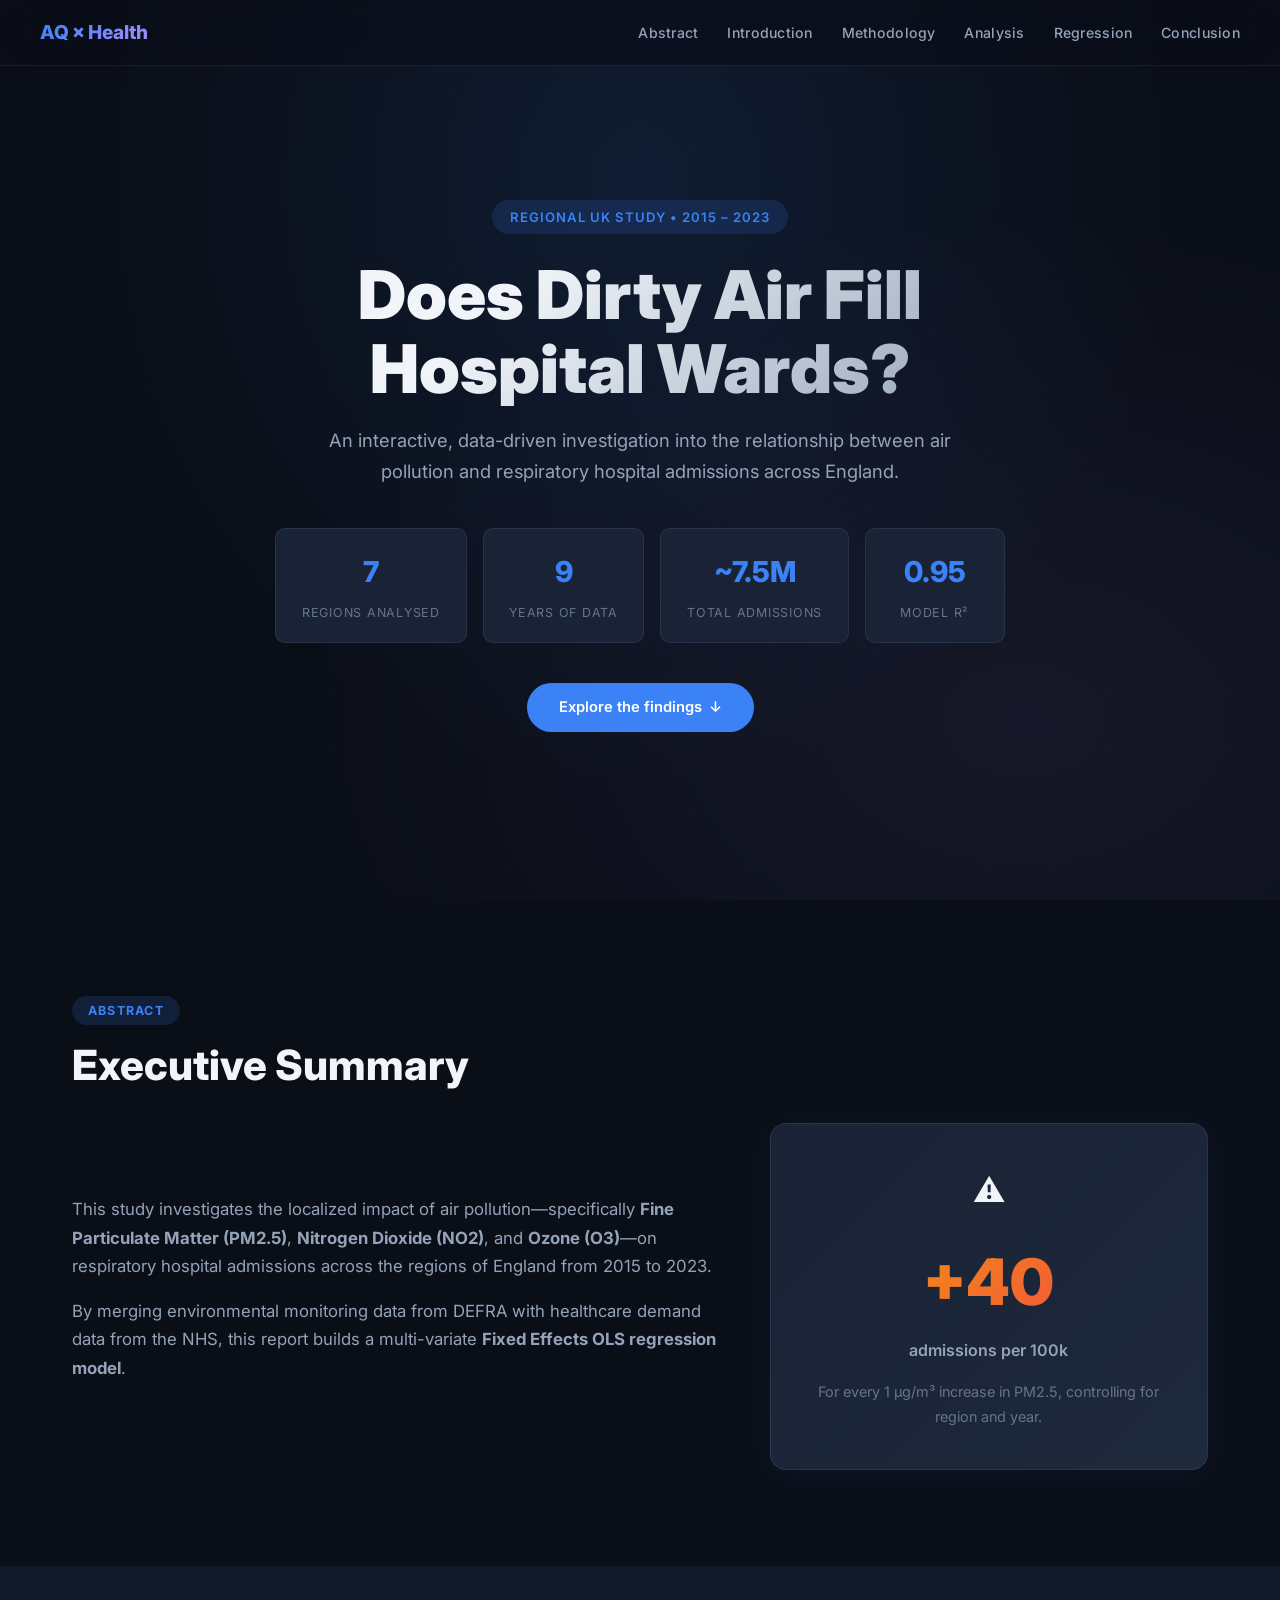
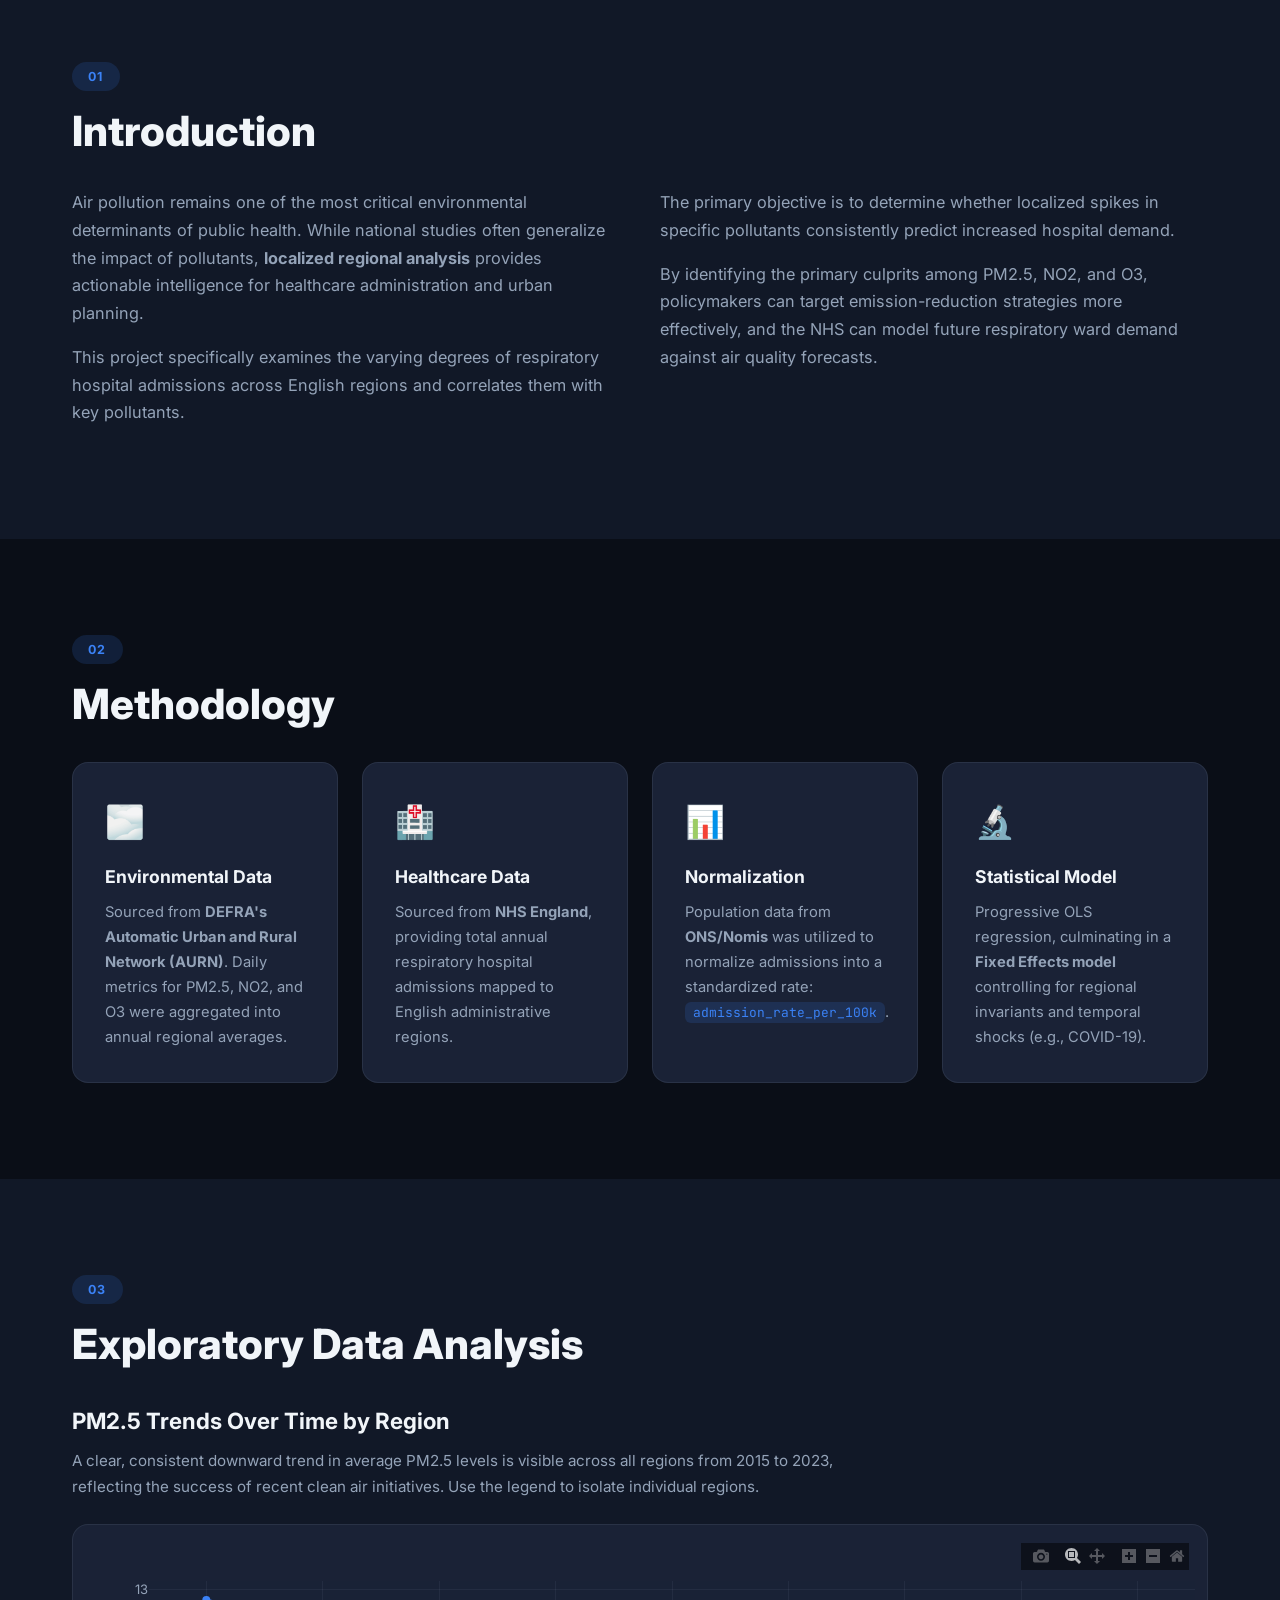
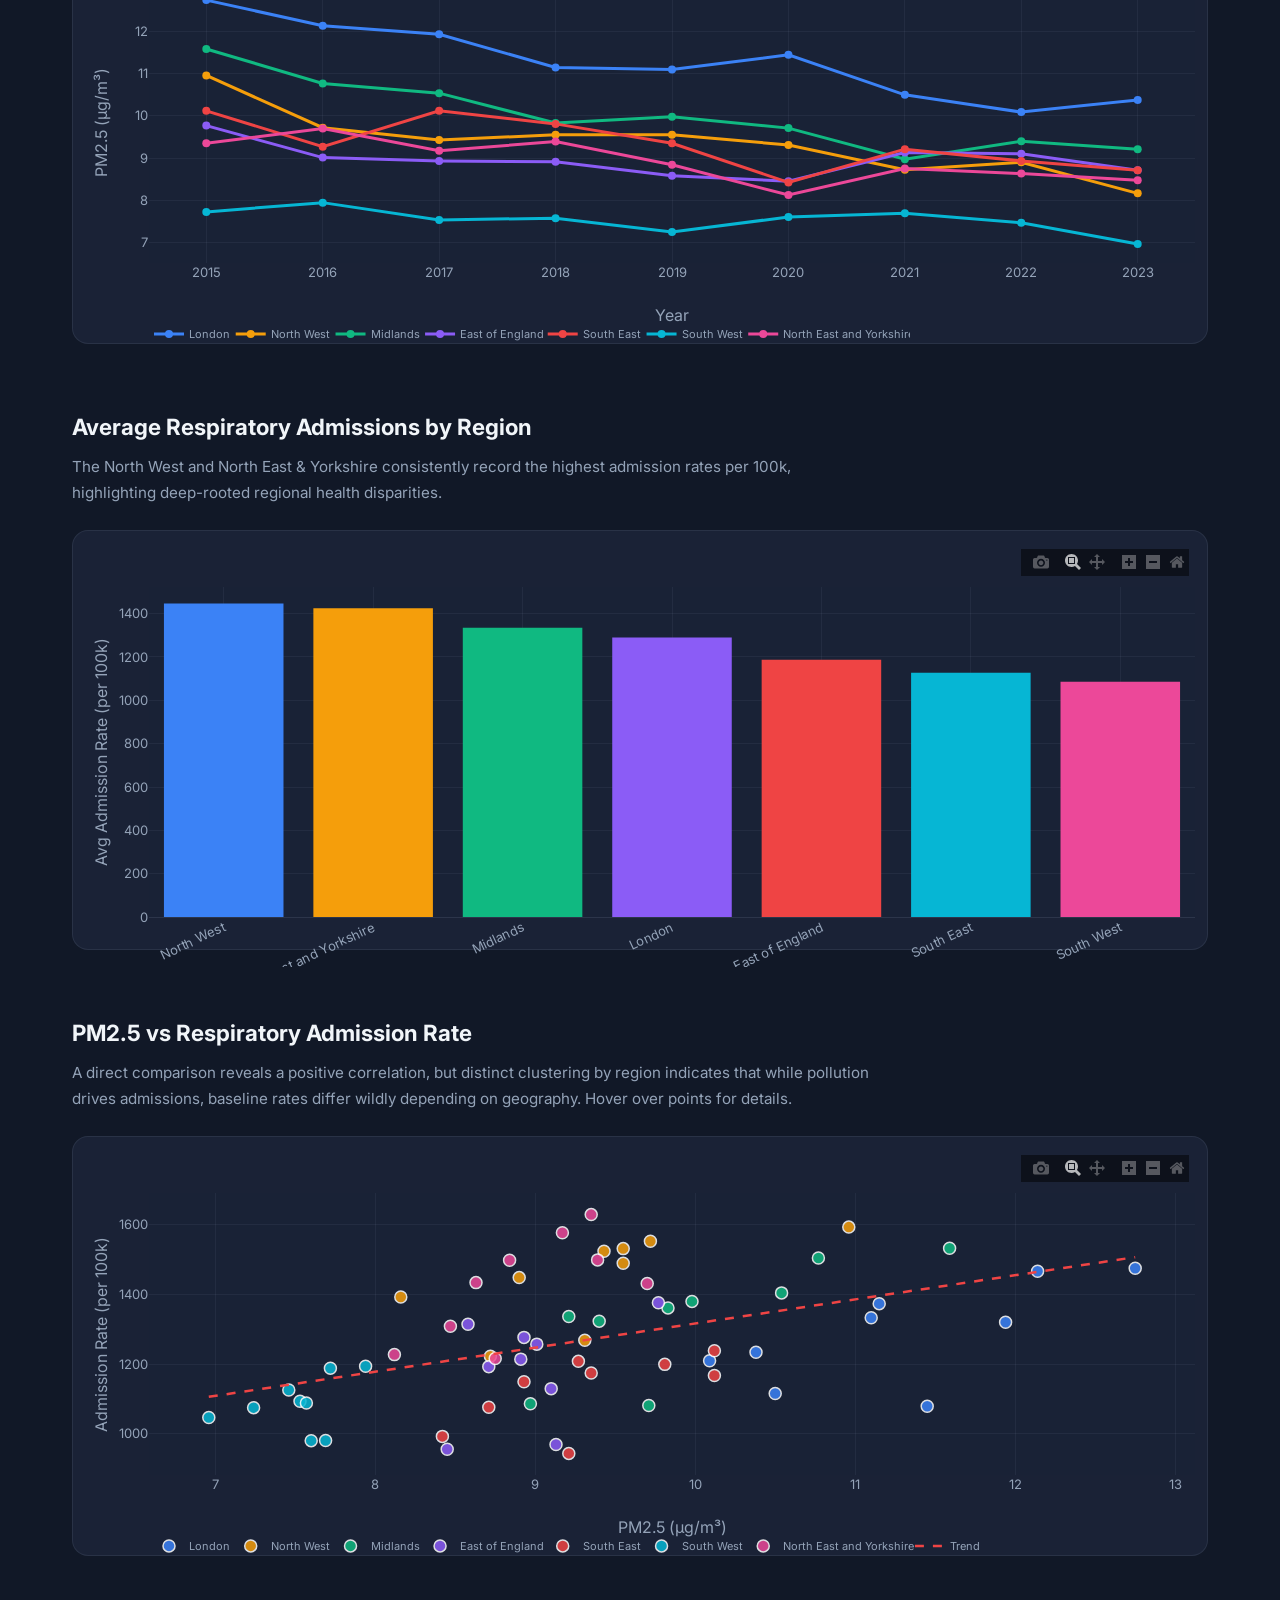
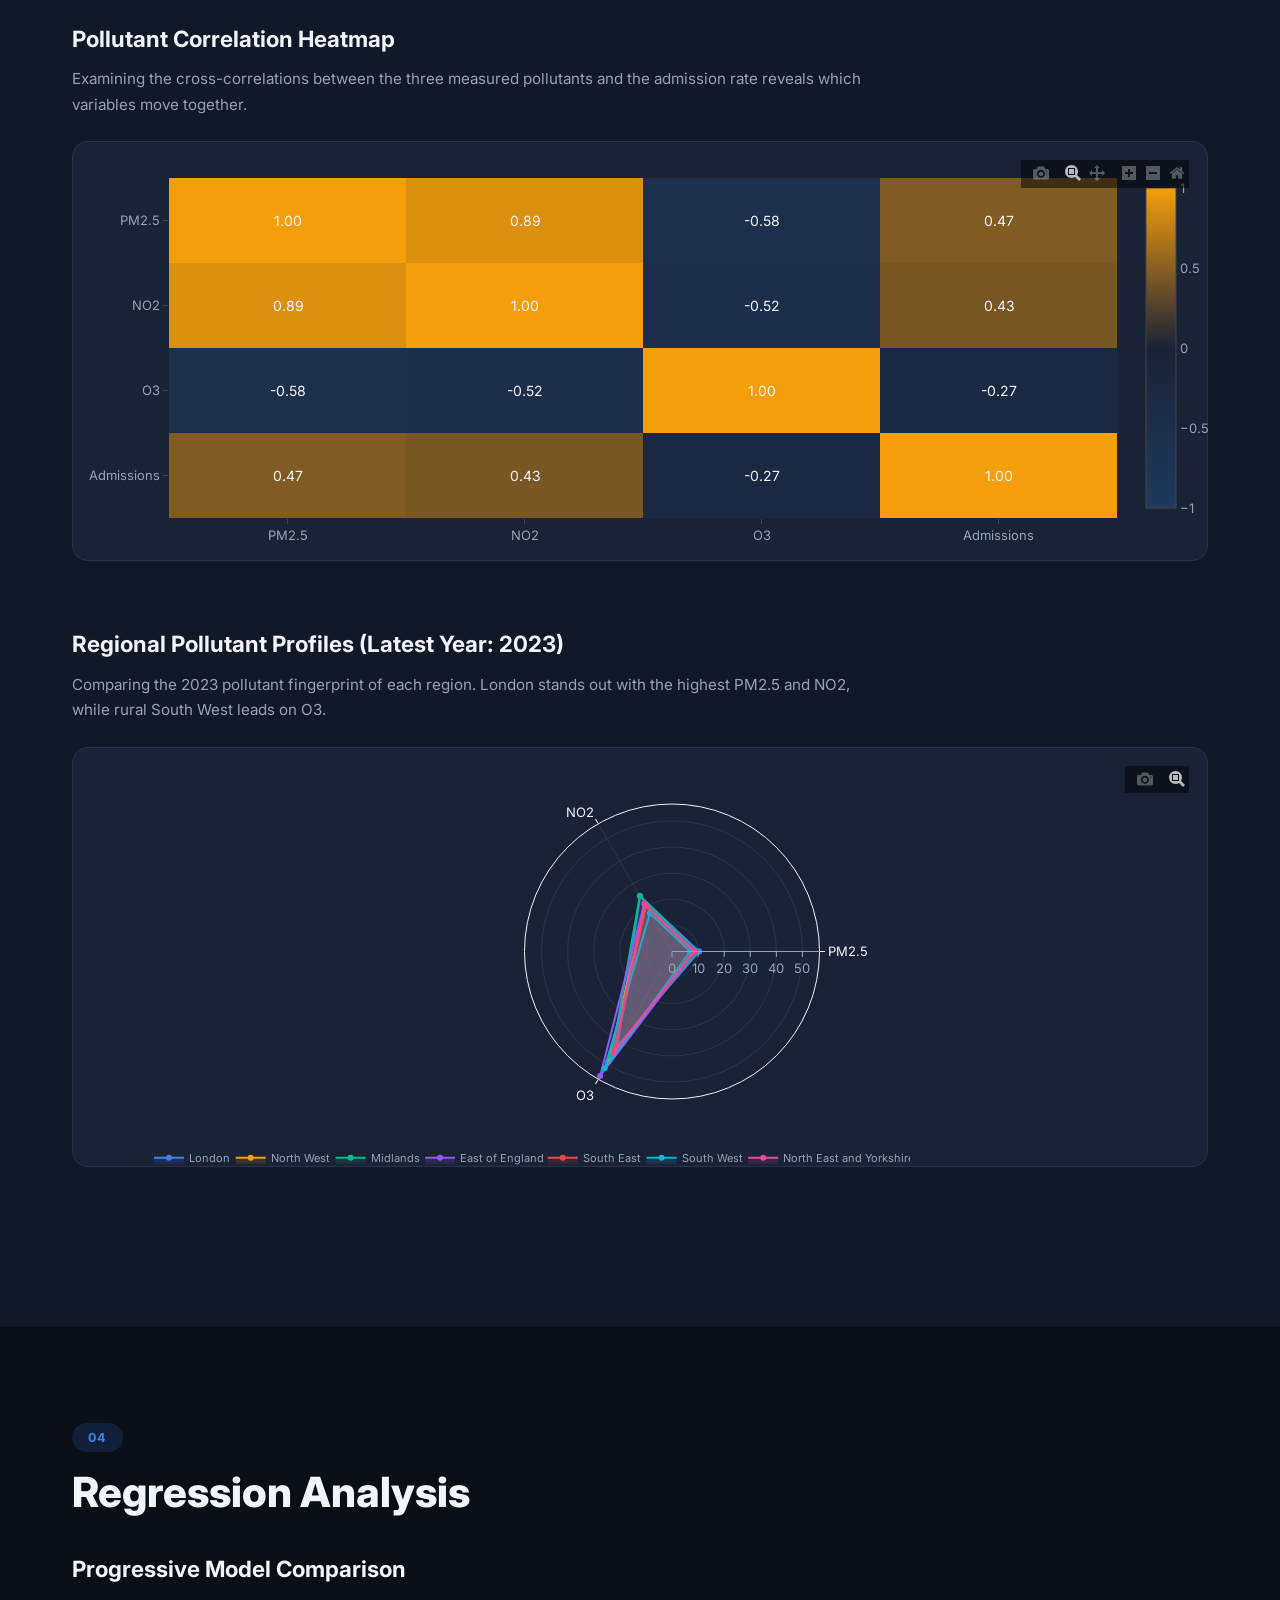
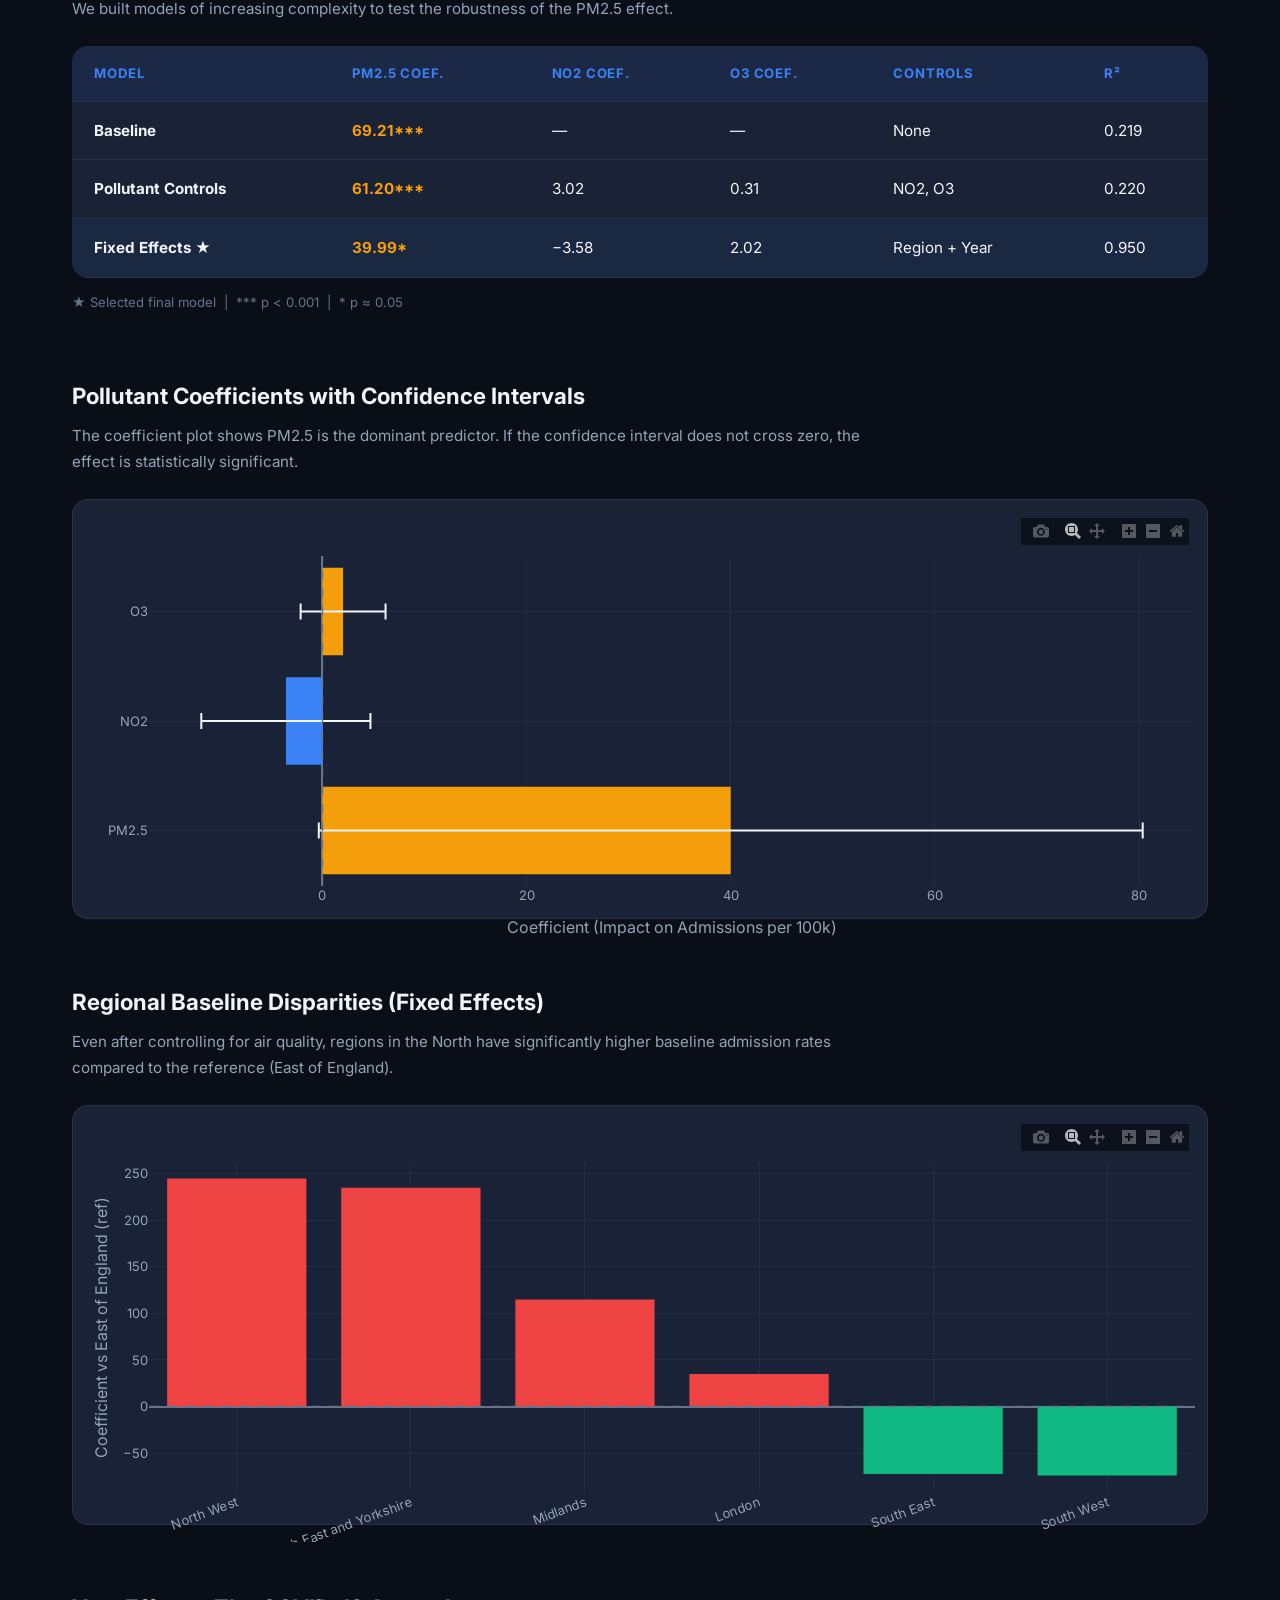
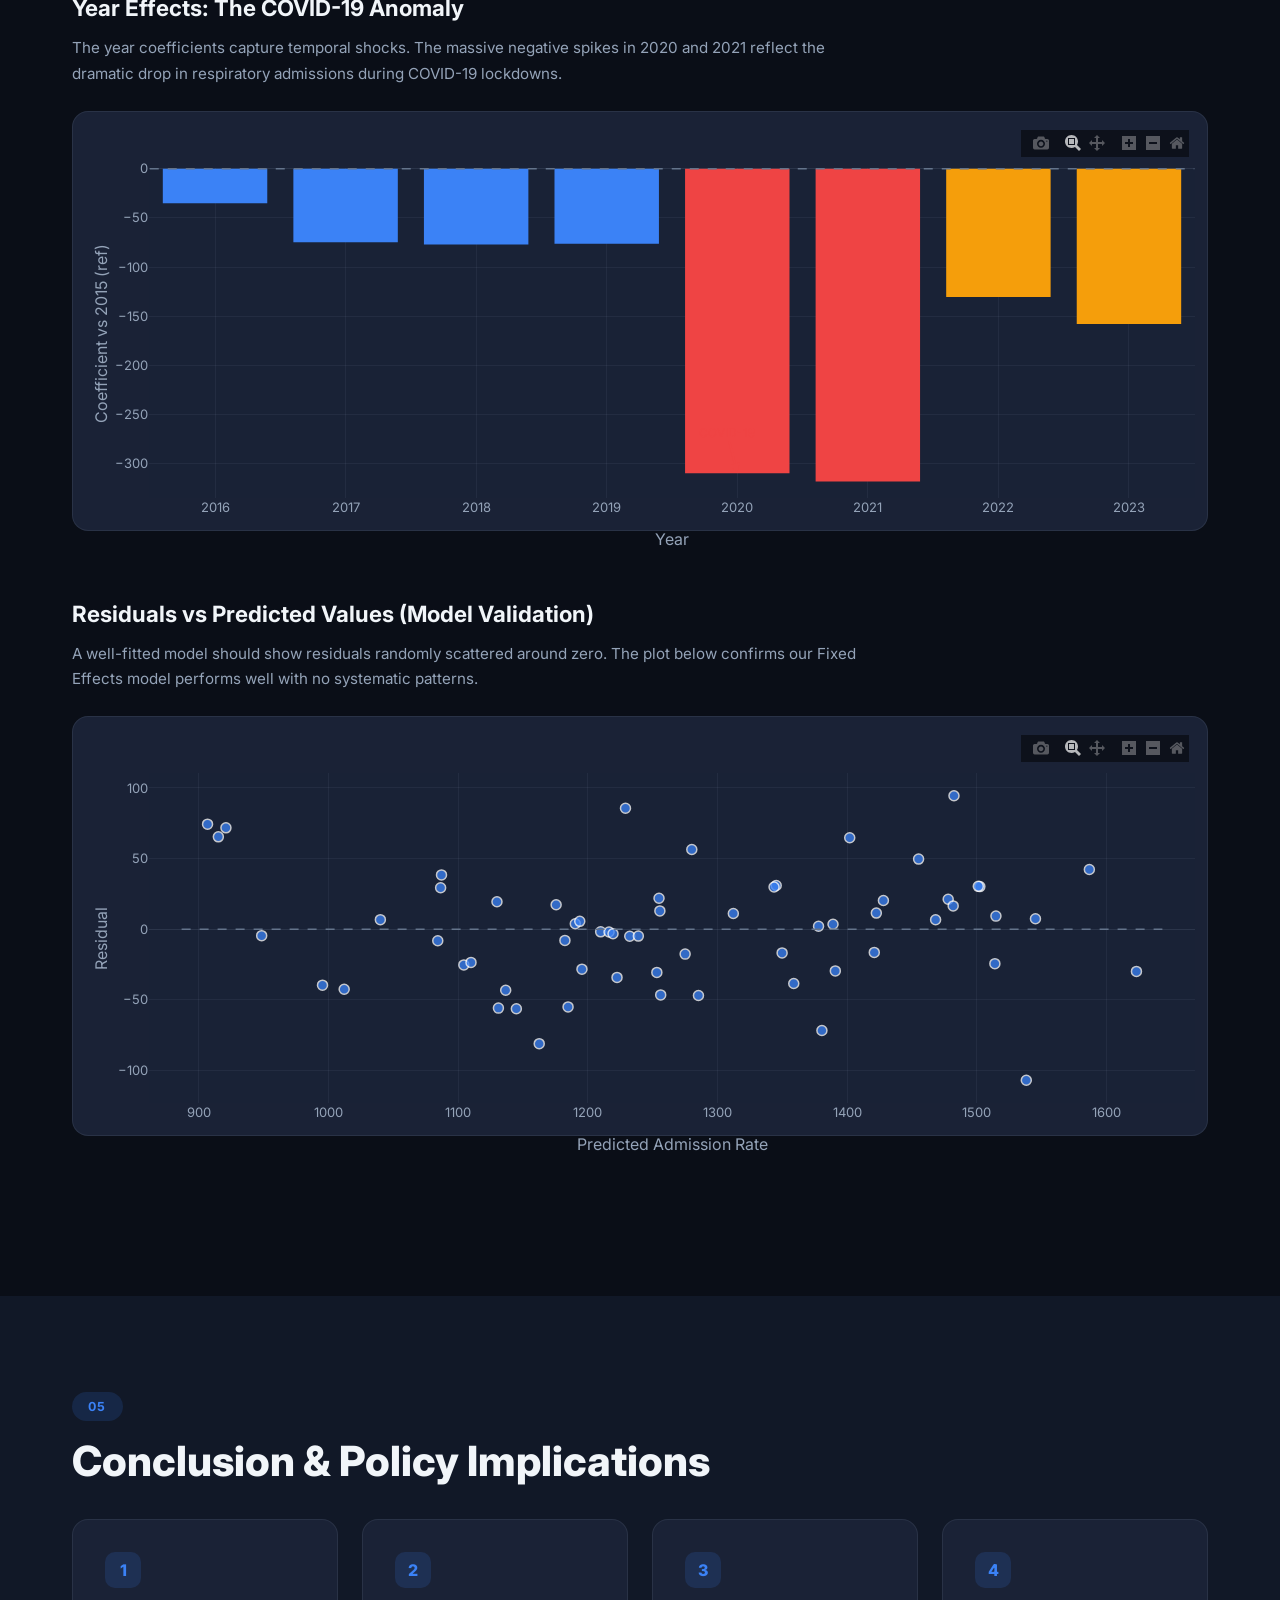
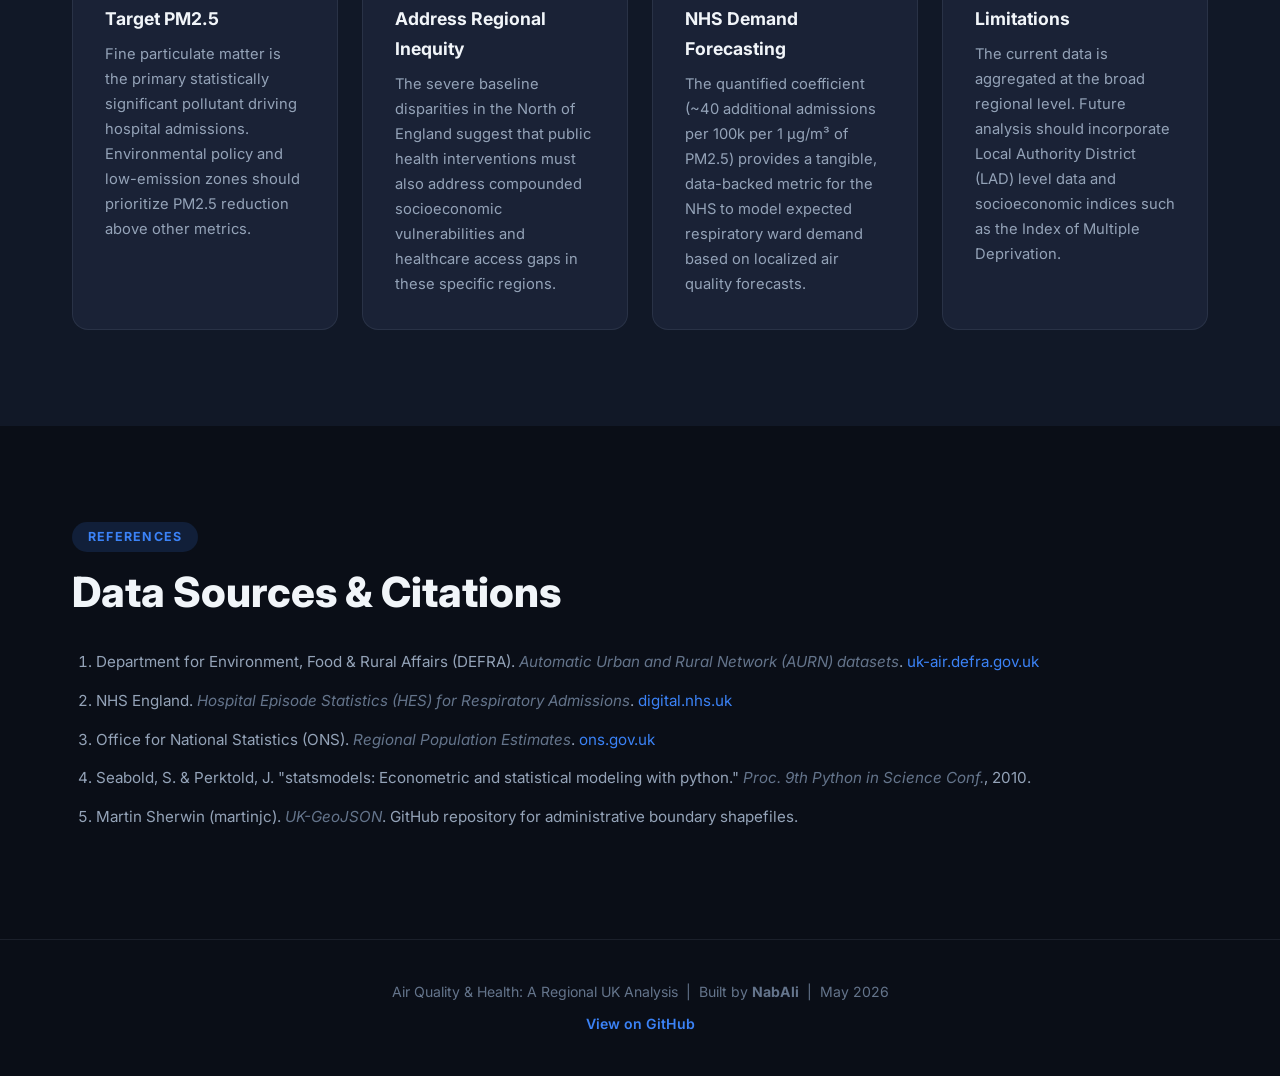
==== website/index.html @ 88351e32 "Add interactive analysis website with Plotly.js charts" ====
<!DOCTYPE html>
<html lang="en">
<head>
    <meta charset="UTF-8">
    <meta name="viewport" content="width=device-width, initial-scale=1.0">
    <title>Air Quality & Health: A Regional UK Analysis</title>
    <meta name="description" content="Interactive analysis of UK air pollution and respiratory hospital admissions across English regions (2015-2023).">
    <link rel="preconnect" href="https://fonts.googleapis.com">
    <link href="https://fonts.googleapis.com/css2?family=Inter:wght@300;400;500;600;700;800;900&family=JetBrains+Mono:wght@400;500&display=swap" rel="stylesheet">
    <script src="https://cdn.plot.ly/plotly-2.35.2.min.js"></script>
    <link rel="stylesheet" href="styles.css">
</head>
<body>

<!-- ═══════════════════════ HERO ═══════════════════════ -->
<header id="hero">
    <div class="hero-bg-overlay"></div>
    <nav id="main-nav">
        <div class="nav-brand">AQ&thinsp;×&thinsp;Health</div>
        <ul class="nav-links">
            <li><a href="#abstract">Abstract</a></li>
            <li><a href="#introduction">Introduction</a></li>
            <li><a href="#methodology">Methodology</a></li>
            <li><a href="#eda">Analysis</a></li>
            <li><a href="#regression">Regression</a></li>
            <li><a href="#conclusion">Conclusion</a></li>
        </ul>
    </nav>
    <div class="hero-content">
        <p class="hero-kicker">Regional UK Study&nbsp;&bull;&nbsp;2015 – 2023</p>
        <h1>Does Dirty Air Fill<br>Hospital Wards?</h1>
        <p class="hero-sub">An interactive, data-driven investigation into the relationship between air pollution and respiratory hospital admissions across England.</p>
        <div class="hero-stats">
            <div class="stat-card">
                <span class="stat-number" id="stat-regions">7</span>
                <span class="stat-label">Regions Analysed</span>
            </div>
            <div class="stat-card">
                <span class="stat-number" id="stat-years">9</span>
                <span class="stat-label">Years of Data</span>
            </div>
            <div class="stat-card">
                <span class="stat-number" id="stat-admissions">~7.5M</span>
                <span class="stat-label">Total Admissions</span>
            </div>
            <div class="stat-card">
                <span class="stat-number" id="stat-rsq">0.95</span>
                <span class="stat-label">Model R²</span>
            </div>
        </div>
        <a href="#abstract" class="scroll-cta">Explore the findings&ensp;↓</a>
    </div>
</header>

<!-- ═══════════════════════ ABSTRACT ═══════════════════════ -->
<section id="abstract" class="section">
    <div class="container">
        <div class="section-badge">Abstract</div>
        <h2>Executive Summary</h2>
        <div class="abstract-grid">
            <div class="abstract-text">
                <p>This study investigates the localized impact of air pollution—specifically <strong>Fine Particulate Matter (PM2.5)</strong>, <strong>Nitrogen Dioxide (NO2)</strong>, and <strong>Ozone (O3)</strong>—on respiratory hospital admissions across the regions of England from 2015 to 2023.</p>
                <p>By merging environmental monitoring data from DEFRA with healthcare demand data from the NHS, this report builds a multi-variate <strong>Fixed Effects OLS regression model</strong>.</p>
            </div>
            <div class="key-finding-card">
                <div class="finding-icon">⚠</div>
                <div class="finding-number">+40</div>
                <div class="finding-unit">admissions per 100k</div>
                <div class="finding-desc">For every 1 μg/m³ increase in PM2.5, controlling for region and year.</div>
            </div>
        </div>
    </div>
</section>

<!-- ═══════════════════════ INTRODUCTION ═══════════════════════ -->
<section id="introduction" class="section section-dark">
    <div class="container">
        <div class="section-badge">01</div>
        <h2>Introduction</h2>
        <div class="two-col">
            <div>
                <p>Air pollution remains one of the most critical environmental determinants of public health. While national studies often generalize the impact of pollutants, <strong>localized regional analysis</strong> provides actionable intelligence for healthcare administration and urban planning.</p>
                <p>This project specifically examines the varying degrees of respiratory hospital admissions across English regions and correlates them with key pollutants.</p>
            </div>
            <div>
                <p>The primary objective is to determine whether localized spikes in specific pollutants consistently predict increased hospital demand.</p>
                <p>By identifying the primary culprits among PM2.5, NO2, and O3, policymakers can target emission-reduction strategies more effectively, and the NHS can model future respiratory ward demand against air quality forecasts.</p>
            </div>
        </div>
    </div>
</section>

<!-- ═══════════════════════ METHODOLOGY ═══════════════════════ -->
<section id="methodology" class="section">
    <div class="container">
        <div class="section-badge">02</div>
        <h2>Methodology</h2>
        <div class="method-cards">
            <div class="method-card">
                <div class="method-icon">🌫️</div>
                <h3>Environmental Data</h3>
                <p>Sourced from <strong>DEFRA's Automatic Urban and Rural Network (AURN)</strong>. Daily metrics for PM2.5, NO2, and O3 were aggregated into annual regional averages.</p>
            </div>
            <div class="method-card">
                <div class="method-icon">🏥</div>
                <h3>Healthcare Data</h3>
                <p>Sourced from <strong>NHS England</strong>, providing total annual respiratory hospital admissions mapped to English administrative regions.</p>
            </div>
            <div class="method-card">
                <div class="method-icon">📊</div>
                <h3>Normalization</h3>
                <p>Population data from <strong>ONS/Nomis</strong> was utilized to normalize admissions into a standardized rate: <code>admission_rate_per_100k</code>.</p>
            </div>
            <div class="method-card">
                <div class="method-icon">🔬</div>
                <h3>Statistical Model</h3>
                <p>Progressive OLS regression, culminating in a <strong>Fixed Effects model</strong> controlling for regional invariants and temporal shocks (e.g., COVID-19).</p>
            </div>
        </div>
    </div>
</section>

<!-- ═══════════════════════ EDA ═══════════════════════ -->
<section id="eda" class="section section-dark">
    <div class="container">
        <div class="section-badge">03</div>
        <h2>Exploratory Data Analysis</h2>

        <!-- Time Series -->
        <div class="chart-block">
            <h3>PM2.5 Trends Over Time by Region</h3>
            <p class="chart-desc">A clear, consistent downward trend in average PM2.5 levels is visible across all regions from 2015 to 2023, reflecting the success of recent clean air initiatives. Use the legend to isolate individual regions.</p>
            <div id="chart-timeseries" class="chart-container"></div>
        </div>

        <!-- Bar Chart: Avg Admissions -->
        <div class="chart-block">
            <h3>Average Respiratory Admissions by Region</h3>
            <p class="chart-desc">The North West and North East &amp; Yorkshire consistently record the highest admission rates per 100k, highlighting deep-rooted regional health disparities.</p>
            <div id="chart-bar-admissions" class="chart-container"></div>
        </div>

        <!-- Scatter Plot -->
        <div class="chart-block">
            <h3>PM2.5 vs Respiratory Admission Rate</h3>
            <p class="chart-desc">A direct comparison reveals a positive correlation, but distinct clustering by region indicates that while pollution drives admissions, baseline rates differ wildly depending on geography. Hover over points for details.</p>
            <div id="chart-scatter" class="chart-container"></div>
        </div>

        <!-- Heatmap -->
        <div class="chart-block">
            <h3>Pollutant Correlation Heatmap</h3>
            <p class="chart-desc">Examining the cross-correlations between the three measured pollutants and the admission rate reveals which variables move together.</p>
            <div id="chart-heatmap" class="chart-container"></div>
        </div>

        <!-- Multi-pollutant radar -->
        <div class="chart-block">
            <h3>Regional Pollutant Profiles (Latest Year: 2023)</h3>
            <p class="chart-desc">Comparing the 2023 pollutant fingerprint of each region. London stands out with the highest PM2.5 and NO2, while rural South West leads on O3.</p>
            <div id="chart-radar" class="chart-container"></div>
        </div>
    </div>
</section>

<!-- ═══════════════════════ REGRESSION ═══════════════════════ -->
<section id="regression" class="section">
    <div class="container">
        <div class="section-badge">04</div>
        <h2>Regression Analysis</h2>

        <!-- Model comparison table -->
        <div class="chart-block">
            <h3>Progressive Model Comparison</h3>
            <p class="chart-desc">We built models of increasing complexity to test the robustness of the PM2.5 effect.</p>
            <div class="table-wrapper">
                <table id="model-table">
                    <thead>
                        <tr>
                            <th>Model</th>
                            <th>PM2.5 Coef.</th>
                            <th>NO2 Coef.</th>
                            <th>O3 Coef.</th>
                            <th>Controls</th>
                            <th>R²</th>
                        </tr>
                    </thead>
                    <tbody>
                        <tr>
                            <td><strong>Baseline</strong></td>
                            <td class="coef-positive">69.21***</td>
                            <td>—</td>
                            <td>—</td>
                            <td>None</td>
                            <td>0.219</td>
                        </tr>
                        <tr>
                            <td><strong>Pollutant Controls</strong></td>
                            <td class="coef-positive">61.20***</td>
                            <td>3.02</td>
                            <td>0.31</td>
                            <td>NO2, O3</td>
                            <td>0.220</td>
                        </tr>
                        <tr class="highlight-row">
                            <td><strong>Fixed Effects ★</strong></td>
                            <td class="coef-positive">39.99*</td>
                            <td>−3.58</td>
                            <td>2.02</td>
                            <td>Region + Year</td>
                            <td>0.950</td>
                        </tr>
                    </tbody>
                </table>
            </div>
            <p class="table-note">★ Selected final model &nbsp;|&nbsp; *** p &lt; 0.001 &nbsp;|&nbsp; * p ≈ 0.05</p>
        </div>

        <!-- Coefficient plot -->
        <div class="chart-block">
            <h3>Pollutant Coefficients with Confidence Intervals</h3>
            <p class="chart-desc">The coefficient plot shows PM2.5 is the dominant predictor. If the confidence interval does not cross zero, the effect is statistically significant.</p>
            <div id="chart-coefficients" class="chart-container"></div>
        </div>

        <!-- Region fixed effects -->
        <div class="chart-block">
            <h3>Regional Baseline Disparities (Fixed Effects)</h3>
            <p class="chart-desc">Even after controlling for air quality, regions in the North have significantly higher baseline admission rates compared to the reference (East of England).</p>
            <div id="chart-region-fe" class="chart-container"></div>
        </div>

        <!-- Year fixed effects -->
        <div class="chart-block">
            <h3>Year Effects: The COVID-19 Anomaly</h3>
            <p class="chart-desc">The year coefficients capture temporal shocks. The massive negative spikes in 2020 and 2021 reflect the dramatic drop in respiratory admissions during COVID-19 lockdowns.</p>
            <div id="chart-year-fe" class="chart-container"></div>
        </div>

        <!-- Residuals -->
        <div class="chart-block">
            <h3>Residuals vs Predicted Values (Model Validation)</h3>
            <p class="chart-desc">A well-fitted model should show residuals randomly scattered around zero. The plot below confirms our Fixed Effects model performs well with no systematic patterns.</p>
            <div id="chart-residuals" class="chart-container"></div>
        </div>
    </div>
</section>

<!-- ═══════════════════════ CONCLUSION ═══════════════════════ -->
<section id="conclusion" class="section section-dark">
    <div class="container">
        <div class="section-badge">05</div>
        <h2>Conclusion &amp; Policy Implications</h2>
        <div class="conclusion-grid">
            <div class="conclusion-card">
                <div class="conclusion-num">1</div>
                <h3>Target PM2.5</h3>
                <p>Fine particulate matter is the primary statistically significant pollutant driving hospital admissions. Environmental policy and low-emission zones should prioritize PM2.5 reduction above other metrics.</p>
            </div>
            <div class="conclusion-card">
                <div class="conclusion-num">2</div>
                <h3>Address Regional Inequity</h3>
                <p>The severe baseline disparities in the North of England suggest that public health interventions must also address compounded socioeconomic vulnerabilities and healthcare access gaps in these specific regions.</p>
            </div>
            <div class="conclusion-card">
                <div class="conclusion-num">3</div>
                <h3>NHS Demand Forecasting</h3>
                <p>The quantified coefficient (~40 additional admissions per 100k per 1 μg/m³ of PM2.5) provides a tangible, data-backed metric for the NHS to model expected respiratory ward demand based on localized air quality forecasts.</p>
            </div>
            <div class="conclusion-card">
                <div class="conclusion-num">4</div>
                <h3>Limitations</h3>
                <p>The current data is aggregated at the broad regional level. Future analysis should incorporate Local Authority District (LAD) level data and socioeconomic indices such as the Index of Multiple Deprivation.</p>
            </div>
        </div>
    </div>
</section>

<!-- ═══════════════════════ REFERENCES ═══════════════════════ -->
<section id="references" class="section">
    <div class="container">
        <div class="section-badge">References</div>
        <h2>Data Sources &amp; Citations</h2>
        <ol class="ref-list">
            <li>Department for Environment, Food &amp; Rural Affairs (DEFRA). <em>Automatic Urban and Rural Network (AURN) datasets</em>. <a href="https://uk-air.defra.gov.uk/" target="_blank">uk-air.defra.gov.uk</a></li>
            <li>NHS England. <em>Hospital Episode Statistics (HES) for Respiratory Admissions</em>. <a href="https://digital.nhs.uk/" target="_blank">digital.nhs.uk</a></li>
            <li>Office for National Statistics (ONS). <em>Regional Population Estimates</em>. <a href="https://www.ons.gov.uk/" target="_blank">ons.gov.uk</a></li>
            <li>Seabold, S. &amp; Perktold, J. "statsmodels: Econometric and statistical modeling with python." <em>Proc. 9th Python in Science Conf.</em>, 2010.</li>
            <li>Martin Sherwin (martinjc). <em>UK-GeoJSON</em>. GitHub repository for administrative boundary shapefiles.</li>
        </ol>
    </div>
</section>

<!-- ═══════════════════════ FOOTER ═══════════════════════ -->
<footer id="footer">
    <div class="container">
        <p>Air Quality &amp; Health: A Regional UK Analysis &nbsp;|&nbsp; Built by <strong>NabAli</strong> &nbsp;|&nbsp; May 2026</p>
        <p class="footer-links"><a href="https://github.com/Nabeelvolt/Air-Quality-Health-A-Regional-UK-Analysis" target="_blank">View on GitHub</a></p>
    </div>
</footer>

<script src="app.js"></script>
</body>
</html>
---- website/styles.css ----
/* ═══════════════════════════════════════════════════════
   AIR QUALITY & HEALTH — WEBSITE STYLES
   ═══════════════════════════════════════════════════════ */

:root {
    --bg-primary: #0a0e17;
    --bg-secondary: #111827;
    --bg-card: #1a2236;
    --bg-card-hover: #1f2a42;
    --accent: #3b82f6;
    --accent-soft: rgba(59, 130, 246, 0.15);
    --accent-glow: rgba(59, 130, 246, 0.35);
    --accent-warm: #f59e0b;
    --accent-red: #ef4444;
    --accent-green: #10b981;
    --text-primary: #f1f5f9;
    --text-secondary: #94a3b8;
    --text-muted: #64748b;
    --border: rgba(148, 163, 184, 0.12);
    --radius: 16px;
    --radius-sm: 10px;
    --transition: 0.3s cubic-bezier(0.4, 0, 0.2, 1);
}

*, *::before, *::after { box-sizing: border-box; margin: 0; padding: 0; }

html { scroll-behavior: smooth; font-size: 16px; }

body {
    font-family: 'Inter', -apple-system, BlinkMacSystemFont, sans-serif;
    background: var(--bg-primary);
    color: var(--text-primary);
    line-height: 1.7;
    overflow-x: hidden;
}

a { color: var(--accent); text-decoration: none; transition: color var(--transition); }
a:hover { color: #60a5fa; }

code {
    font-family: 'JetBrains Mono', monospace;
    background: var(--accent-soft);
    padding: 2px 8px;
    border-radius: 6px;
    font-size: 0.88em;
    color: var(--accent);
}

.container { max-width: 1200px; margin: 0 auto; padding: 0 2rem; }

/* ═══════════════════════ NAVIGATION ═══════════════════════ */
#main-nav {
    position: fixed; top: 0; left: 0; width: 100%; z-index: 1000;
    display: flex; align-items: center; justify-content: space-between;
    padding: 1rem 2.5rem;
    background: rgba(10, 14, 23, 0.7);
    backdrop-filter: blur(20px) saturate(1.4);
    border-bottom: 1px solid var(--border);
    transition: background var(--transition);
}
.nav-brand {
    font-weight: 800; font-size: 1.2rem;
    background: linear-gradient(135deg, var(--accent), #a78bfa);
    -webkit-background-clip: text; -webkit-text-fill-color: transparent;
}
.nav-links { list-style: none; display: flex; gap: 1.8rem; }
.nav-links a {
    color: var(--text-secondary); font-size: 0.88rem; font-weight: 500;
    letter-spacing: 0.02em; transition: color var(--transition);
}
.nav-links a:hover { color: var(--text-primary); }

/* ═══════════════════════ HERO ═══════════════════════ */
#hero {
    position: relative; min-height: 100vh;
    display: flex; flex-direction: column; align-items: center; justify-content: center;
    text-align: center; padding: 6rem 2rem 4rem;
    background: radial-gradient(ellipse at 50% 20%, rgba(59, 130, 246, 0.12) 0%, transparent 60%),
                radial-gradient(ellipse at 80% 80%, rgba(167, 139, 250, 0.08) 0%, transparent 50%),
                var(--bg-primary);
}
.hero-bg-overlay {
    position: absolute; inset: 0; z-index: 0;
    background: url("data:image/svg+xml,%3Csvg xmlns='http://www.w3.org/2000/svg' width='60' height='60'%3E%3Ccircle cx='30' cy='30' r='0.6' fill='rgba(148,163,184,0.12)'/%3E%3C/svg%3E");
}
.hero-content { position: relative; z-index: 1; max-width: 860px; }
.hero-kicker {
    display: inline-block; padding: 6px 18px; border-radius: 999px;
    background: var(--accent-soft); color: var(--accent);
    font-size: 0.82rem; font-weight: 600; letter-spacing: 0.08em; text-transform: uppercase;
    margin-bottom: 1.5rem;
}
#hero h1 {
    font-size: clamp(2.4rem, 6vw, 4.2rem); font-weight: 900; line-height: 1.1;
    background: linear-gradient(135deg, #f1f5f9 30%, #94a3b8 100%);
    -webkit-background-clip: text; -webkit-text-fill-color: transparent;
    margin-bottom: 1.2rem;
}
.hero-sub { font-size: 1.15rem; color: var(--text-secondary); max-width: 640px; margin: 0 auto 2.5rem; }

.hero-stats { display: flex; gap: 1rem; justify-content: center; flex-wrap: wrap; margin-bottom: 2.5rem; }
.stat-card {
    background: var(--bg-card); border: 1px solid var(--border); border-radius: var(--radius-sm);
    padding: 1.2rem 1.6rem; min-width: 140px; text-align: center;
    transition: transform var(--transition), border-color var(--transition);
}
.stat-card:hover { transform: translateY(-4px); border-color: var(--accent); }
.stat-number { display: block; font-size: 1.8rem; font-weight: 800; color: var(--accent); }
.stat-label { display: block; font-size: 0.78rem; color: var(--text-muted); margin-top: 0.3rem; text-transform: uppercase; letter-spacing: 0.06em; }

.scroll-cta {
    display: inline-block; padding: 12px 32px; border-radius: 999px;
    background: var(--accent); color: #fff; font-weight: 600; font-size: 0.92rem;
    transition: transform var(--transition), box-shadow var(--transition);
}
.scroll-cta:hover { transform: translateY(-2px); box-shadow: 0 8px 30px var(--accent-glow); color: #fff; }

/* ═══════════════════════ SECTIONS ═══════════════════════ */
.section { padding: 6rem 0; }
.section-dark { background: var(--bg-secondary); }

.section-badge {
    display: inline-block; padding: 4px 16px; border-radius: 999px;
    background: var(--accent-soft); color: var(--accent);
    font-size: 0.78rem; font-weight: 700; letter-spacing: 0.1em; text-transform: uppercase;
    margin-bottom: 1rem;
}

.section h2 {
    font-size: clamp(1.8rem, 4vw, 2.6rem); font-weight: 800; margin-bottom: 2rem;
    line-height: 1.2;
}

/* ═══════════════════════ ABSTRACT ═══════════════════════ */
.abstract-grid { display: grid; grid-template-columns: 1.2fr 0.8fr; gap: 2.5rem; align-items: center; }
.abstract-text p { color: var(--text-secondary); margin-bottom: 1rem; font-size: 1.05rem; }
.key-finding-card {
    background: linear-gradient(135deg, var(--bg-card), #1e293b);
    border: 1px solid var(--border); border-radius: var(--radius);
    padding: 2.5rem; text-align: center;
    box-shadow: 0 4px 40px rgba(59, 130, 246, 0.08);
}
.finding-icon { font-size: 2rem; margin-bottom: 0.6rem; }
.finding-number {
    font-size: 4rem; font-weight: 900;
    background: linear-gradient(135deg, var(--accent-warm), var(--accent-red));
    -webkit-background-clip: text; -webkit-text-fill-color: transparent;
}
.finding-unit { font-size: 1rem; font-weight: 600; color: var(--text-secondary); margin-bottom: 1rem; }
.finding-desc { font-size: 0.9rem; color: var(--text-muted); }

/* ═══════════════════════ TWO COL ═══════════════════════ */
.two-col { display: grid; grid-template-columns: 1fr 1fr; gap: 2.5rem; }
.two-col p { color: var(--text-secondary); margin-bottom: 1rem; font-size: 1.02rem; }

/* ═══════════════════════ METHOD CARDS ═══════════════════════ */
.method-cards { display: grid; grid-template-columns: repeat(auto-fit, minmax(240px, 1fr)); gap: 1.5rem; }
.method-card {
    background: var(--bg-card); border: 1px solid var(--border); border-radius: var(--radius);
    padding: 2rem;
    transition: transform var(--transition), border-color var(--transition), box-shadow var(--transition);
}
.method-card:hover { transform: translateY(-6px); border-color: var(--accent); box-shadow: 0 8px 40px rgba(59, 130, 246, 0.1); }
.method-icon { font-size: 2rem; margin-bottom: 0.8rem; }
.method-card h3 { font-size: 1.1rem; margin-bottom: 0.5rem; }
.method-card p { font-size: 0.92rem; color: var(--text-secondary); }

/* ═══════════════════════ CHARTS ═══════════════════════ */
.chart-block { margin-bottom: 4rem; }
.chart-block h3 { font-size: 1.4rem; font-weight: 700; margin-bottom: 0.5rem; }
.chart-desc { font-size: 0.95rem; color: var(--text-secondary); margin-bottom: 1.5rem; max-width: 800px; }
.chart-container {
    background: var(--bg-card); border: 1px solid var(--border); border-radius: var(--radius);
    padding: 1rem; min-height: 420px;
}

/* ═══════════════════════ TABLE ═══════════════════════ */
.table-wrapper { overflow-x: auto; margin-bottom: 0.8rem; }
#model-table {
    width: 100%; border-collapse: collapse;
    background: var(--bg-card); border-radius: var(--radius); overflow: hidden;
}
#model-table th, #model-table td { padding: 1rem 1.4rem; text-align: left; border-bottom: 1px solid var(--border); }
#model-table th { background: rgba(59, 130, 246, 0.08); color: var(--accent); font-size: 0.82rem; text-transform: uppercase; letter-spacing: 0.06em; font-weight: 700; }
#model-table td { font-size: 0.95rem; }
.coef-positive { color: var(--accent-warm); font-weight: 700; }
.highlight-row { background: rgba(59, 130, 246, 0.06); }
.table-note { font-size: 0.82rem; color: var(--text-muted); }

/* ═══════════════════════ CONCLUSION ═══════════════════════ */
.conclusion-grid { display: grid; grid-template-columns: repeat(auto-fit, minmax(260px, 1fr)); gap: 1.5rem; }
.conclusion-card {
    background: var(--bg-card); border: 1px solid var(--border); border-radius: var(--radius);
    padding: 2rem;
    transition: transform var(--transition), border-color var(--transition);
}
.conclusion-card:hover { transform: translateY(-4px); border-color: var(--accent); }
.conclusion-num {
    display: inline-flex; align-items: center; justify-content: center;
    width: 36px; height: 36px; border-radius: 10px;
    background: var(--accent-soft); color: var(--accent); font-weight: 800; font-size: 1rem;
    margin-bottom: 1rem;
}
.conclusion-card h3 { font-size: 1.1rem; margin-bottom: 0.5rem; }
.conclusion-card p { font-size: 0.92rem; color: var(--text-secondary); }

/* ═══════════════════════ REFERENCES ═══════════════════════ */
.ref-list { padding-left: 1.5rem; }
.ref-list li { margin-bottom: 0.8rem; font-size: 0.95rem; color: var(--text-secondary); }
.ref-list em { color: var(--text-muted); }

/* ═══════════════════════ FOOTER ═══════════════════════ */
#footer {
    padding: 2.5rem 0; text-align: center;
    border-top: 1px solid var(--border);
}
#footer p { font-size: 0.88rem; color: var(--text-muted); }
.footer-links { margin-top: 0.5rem; }
.footer-links a { color: var(--accent); font-weight: 600; }

/* ═══════════════════════ RESPONSIVE ═══════════════════════ */
@media (max-width: 768px) {
    .nav-links { display: none; }
    .abstract-grid { grid-template-columns: 1fr; }
    .two-col { grid-template-columns: 1fr; }
    .hero-stats { gap: 0.6rem; }
    .stat-card { min-width: 110px; padding: 0.8rem 1rem; }
    .stat-number { font-size: 1.4rem; }
    .container { padding: 0 1.2rem; }
}

/* ═══════════════════════ ANIMATIONS ═══════════════════════ */
@keyframes fadeInUp {
    from { opacity: 0; transform: translateY(30px); }
    to { opacity: 1; transform: translateY(0); }
}
.section { animation: fadeInUp 0.6s ease-out; }
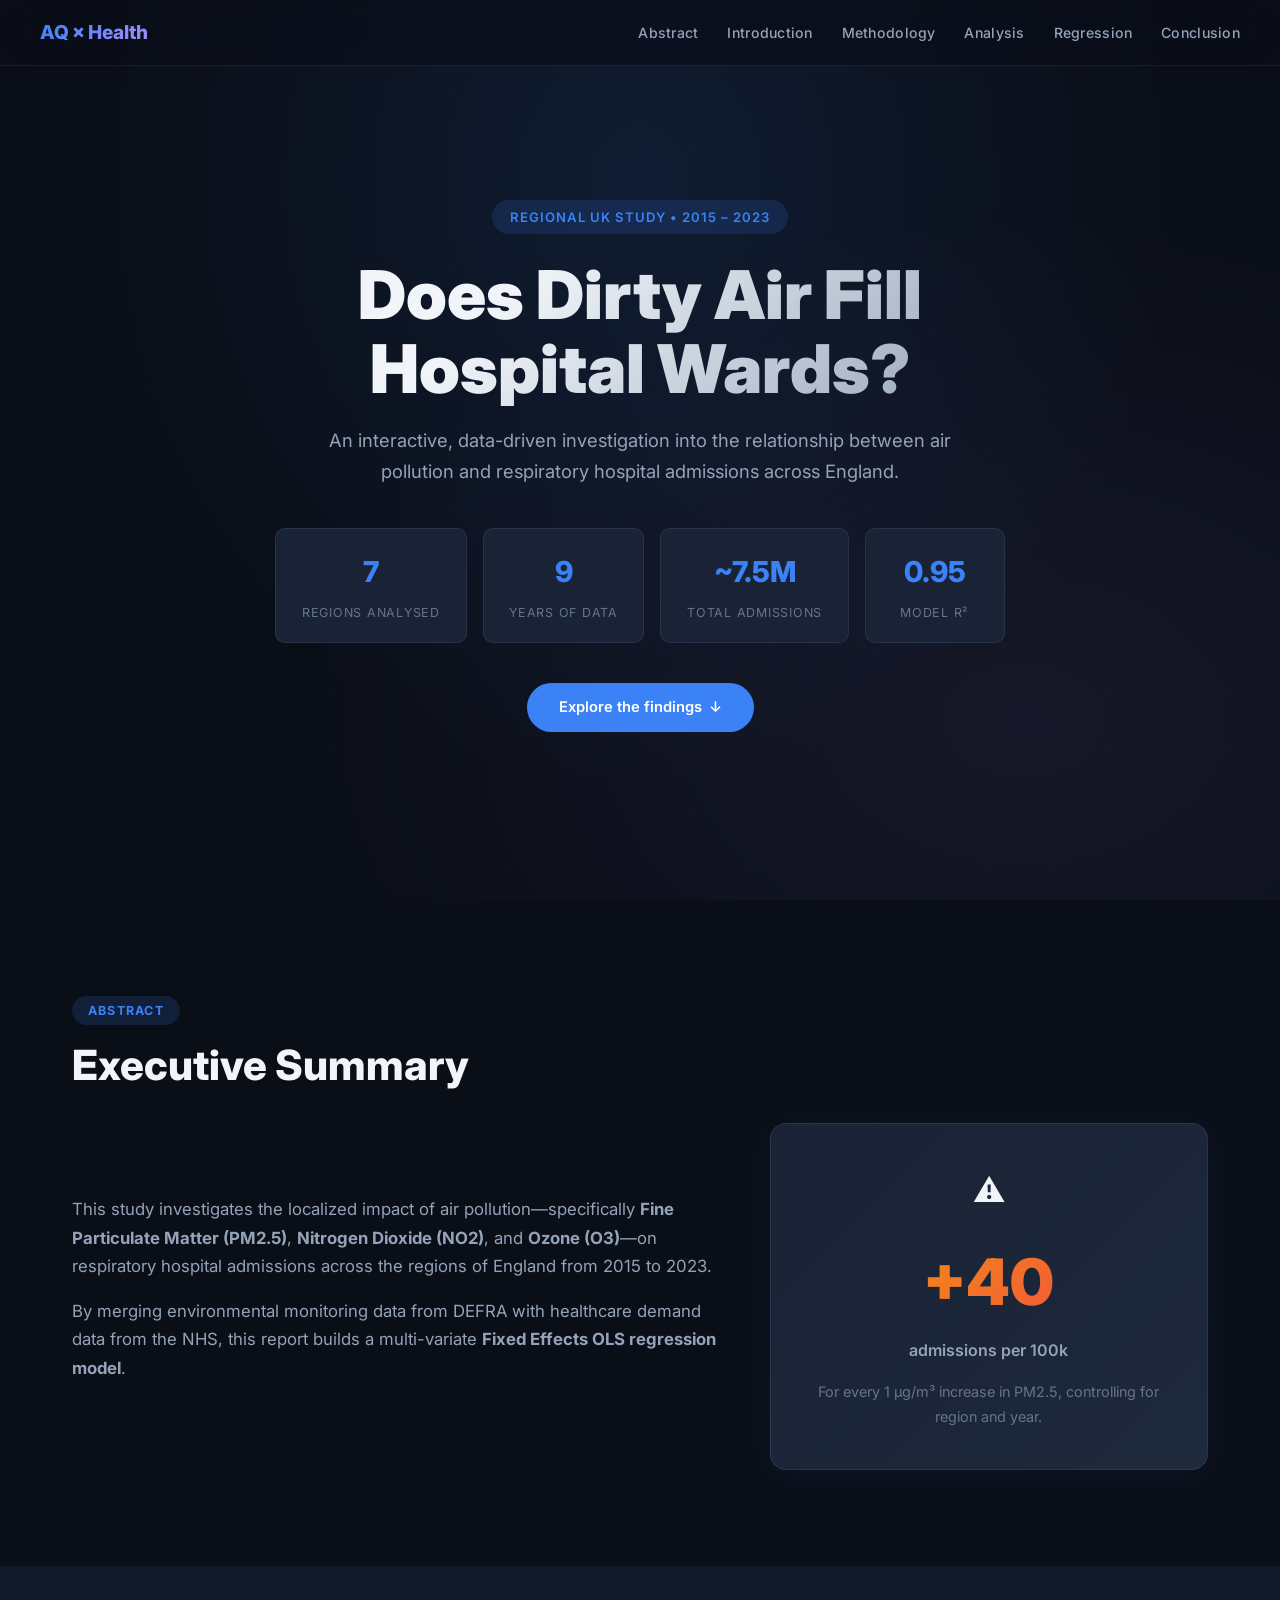
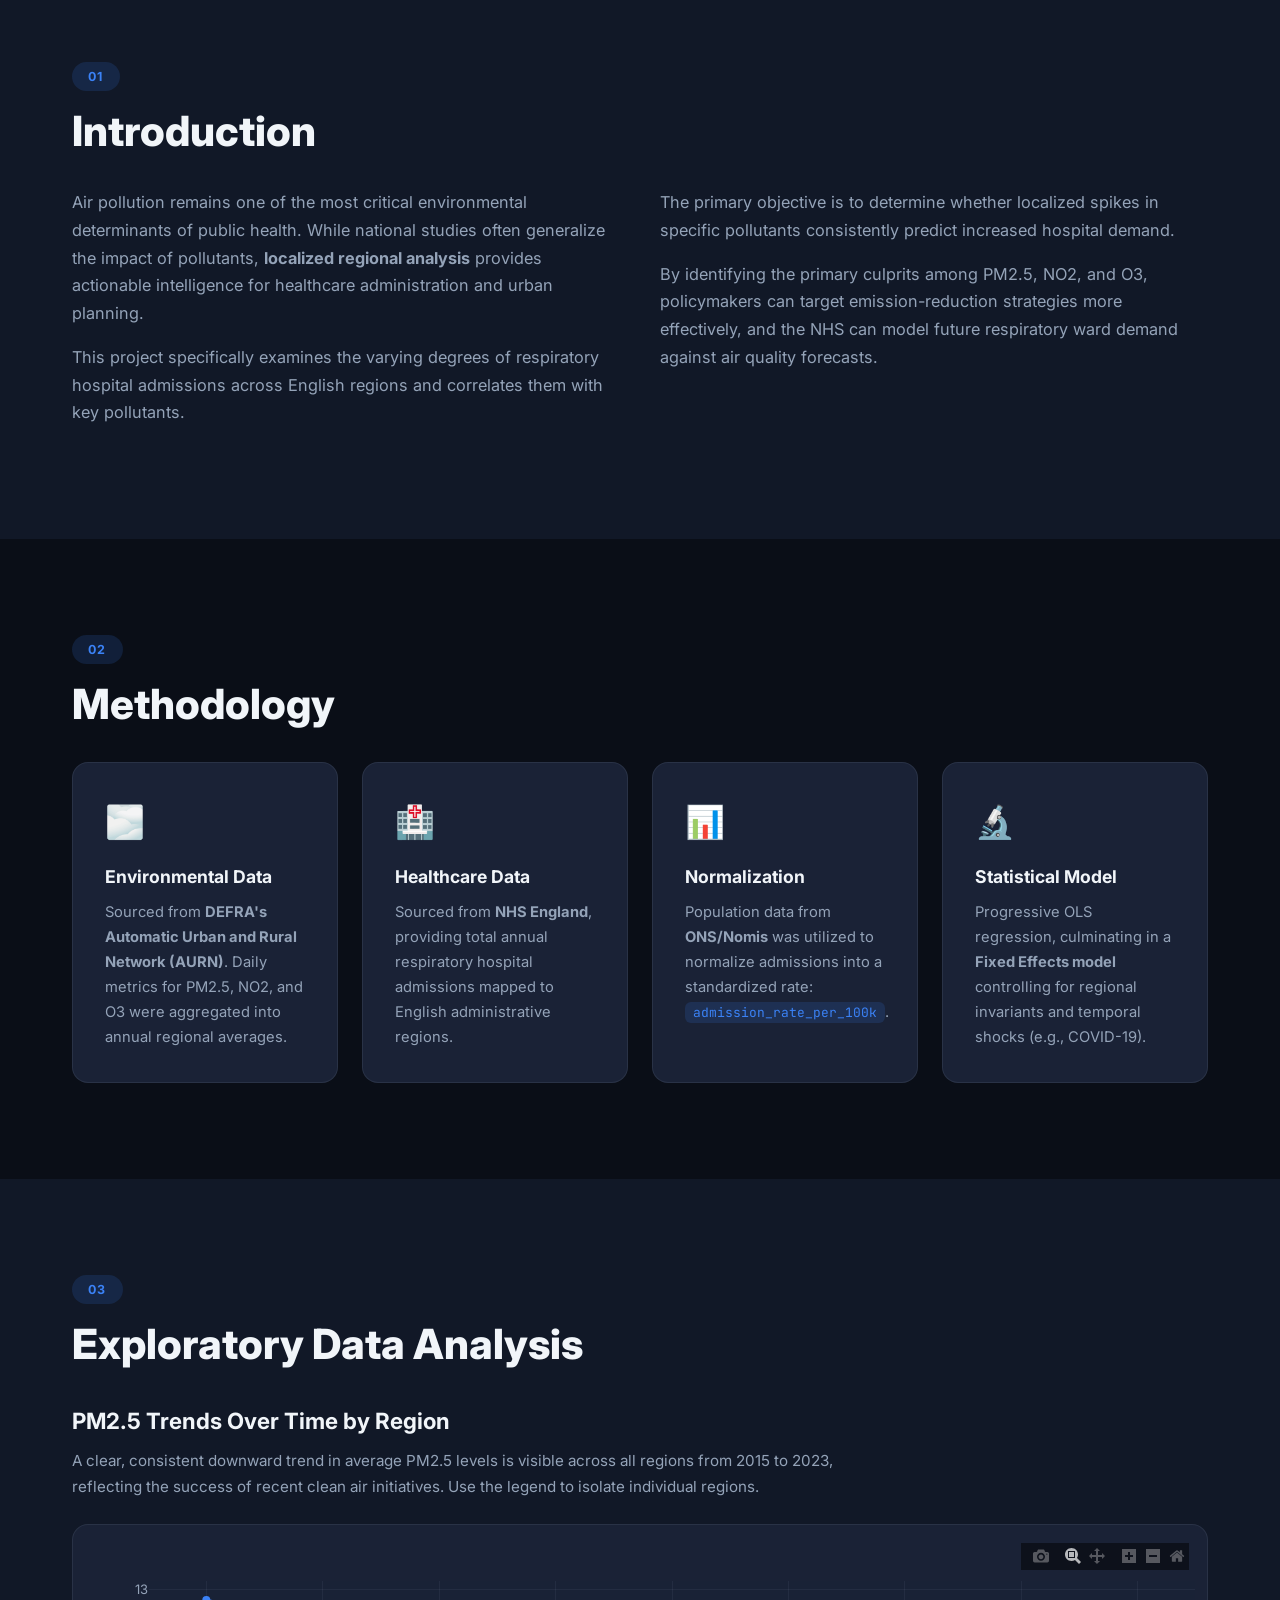
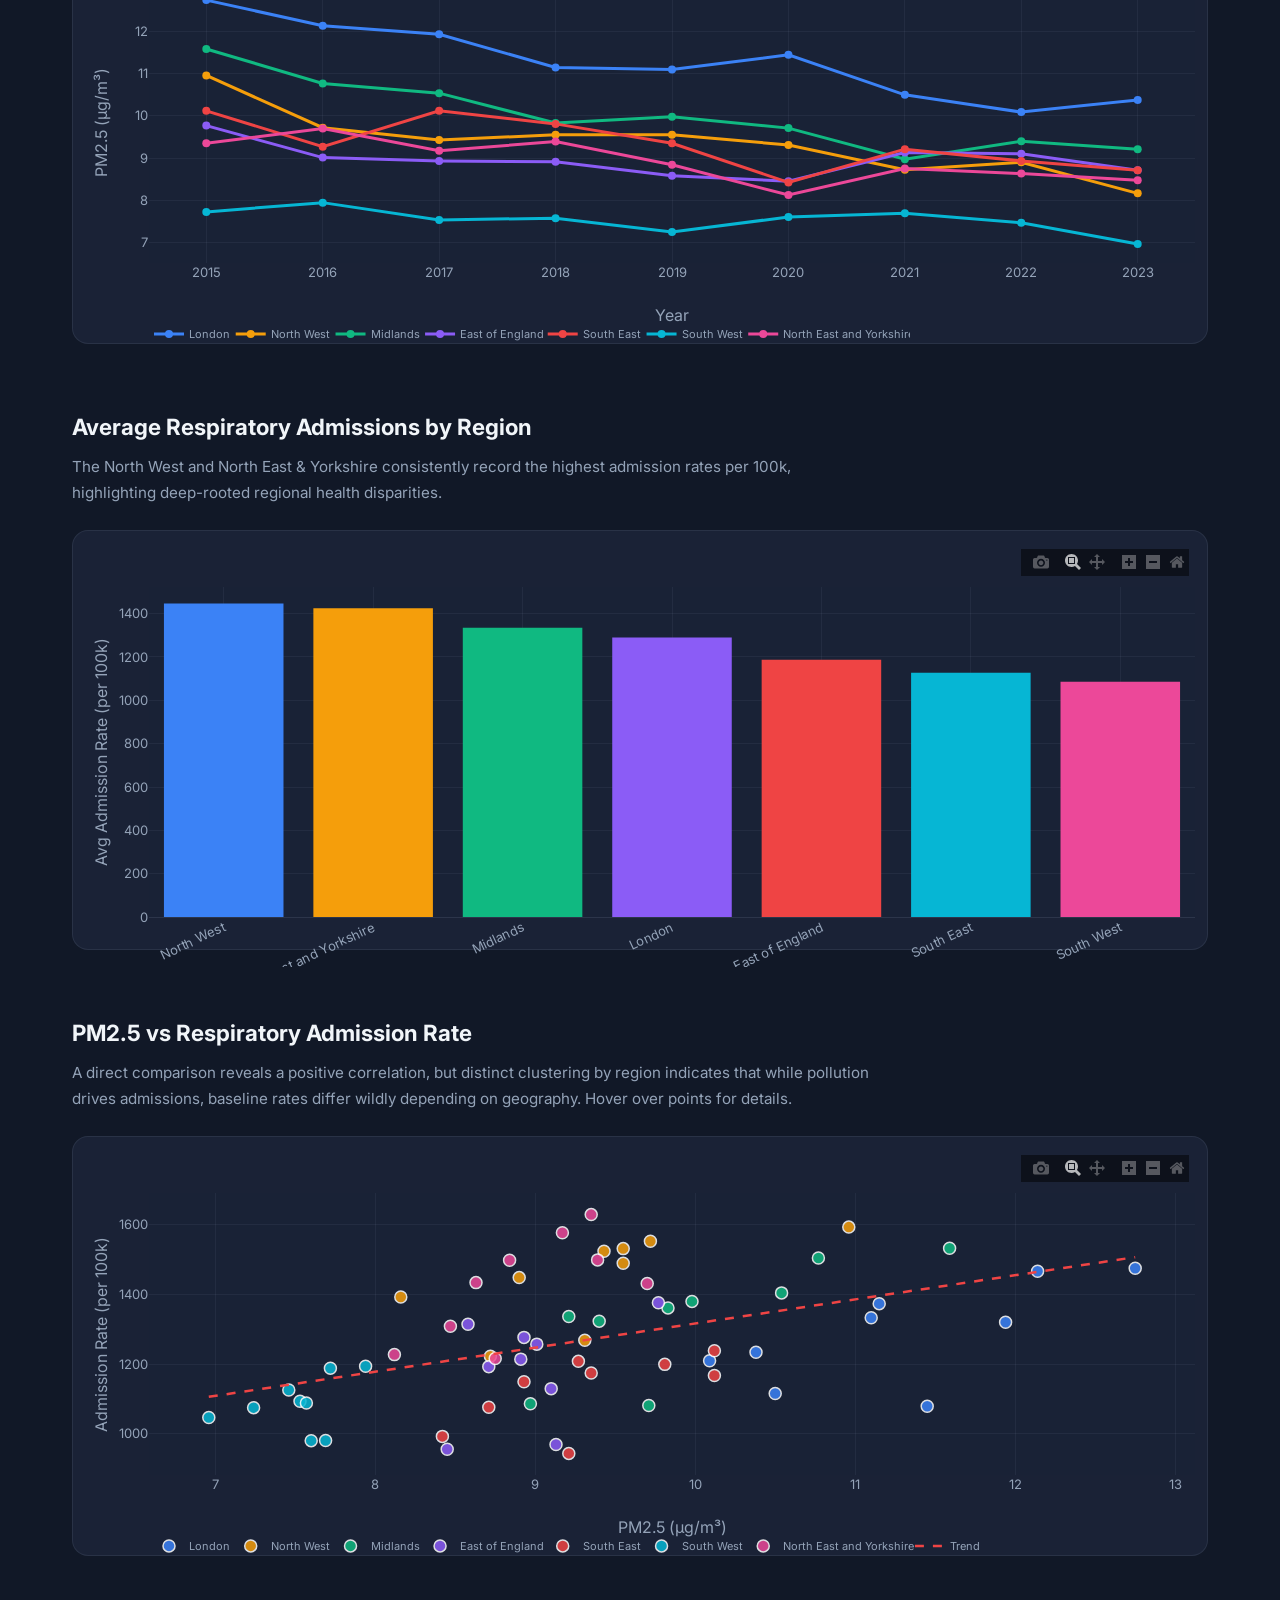
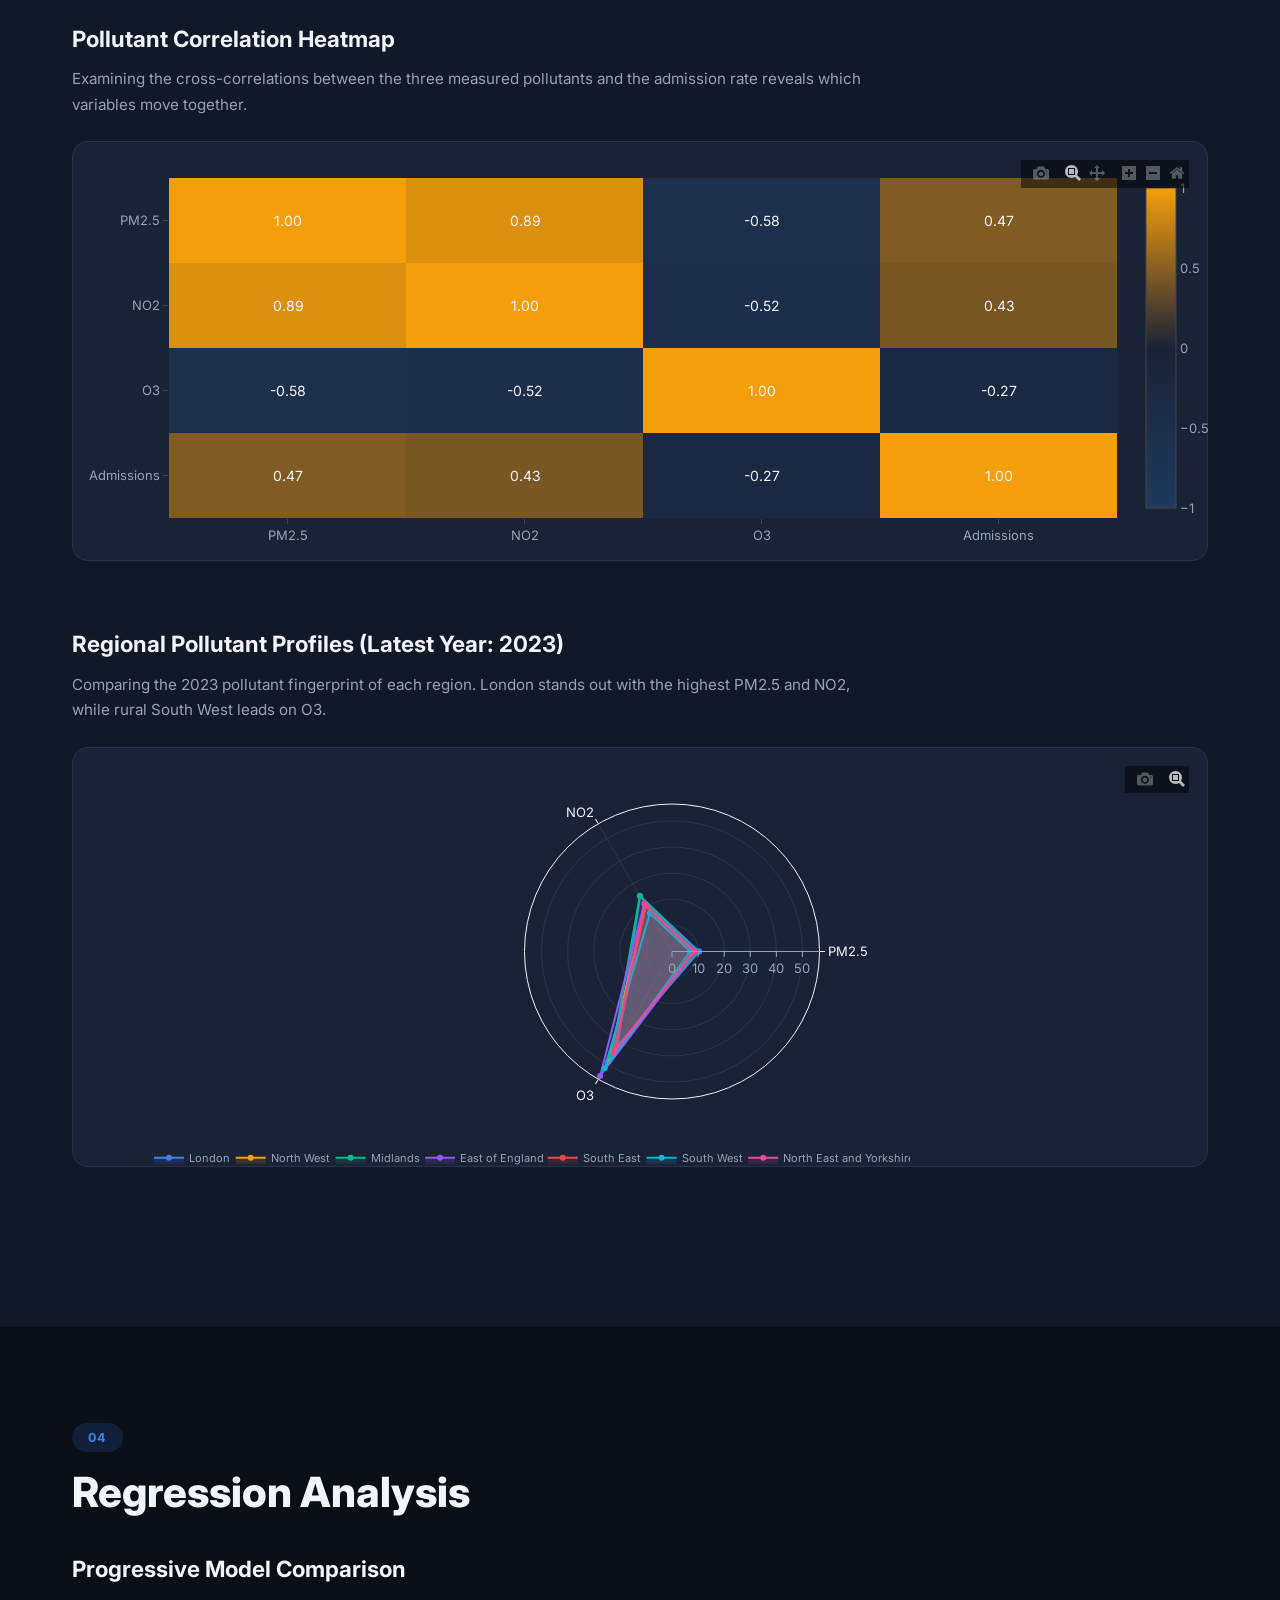
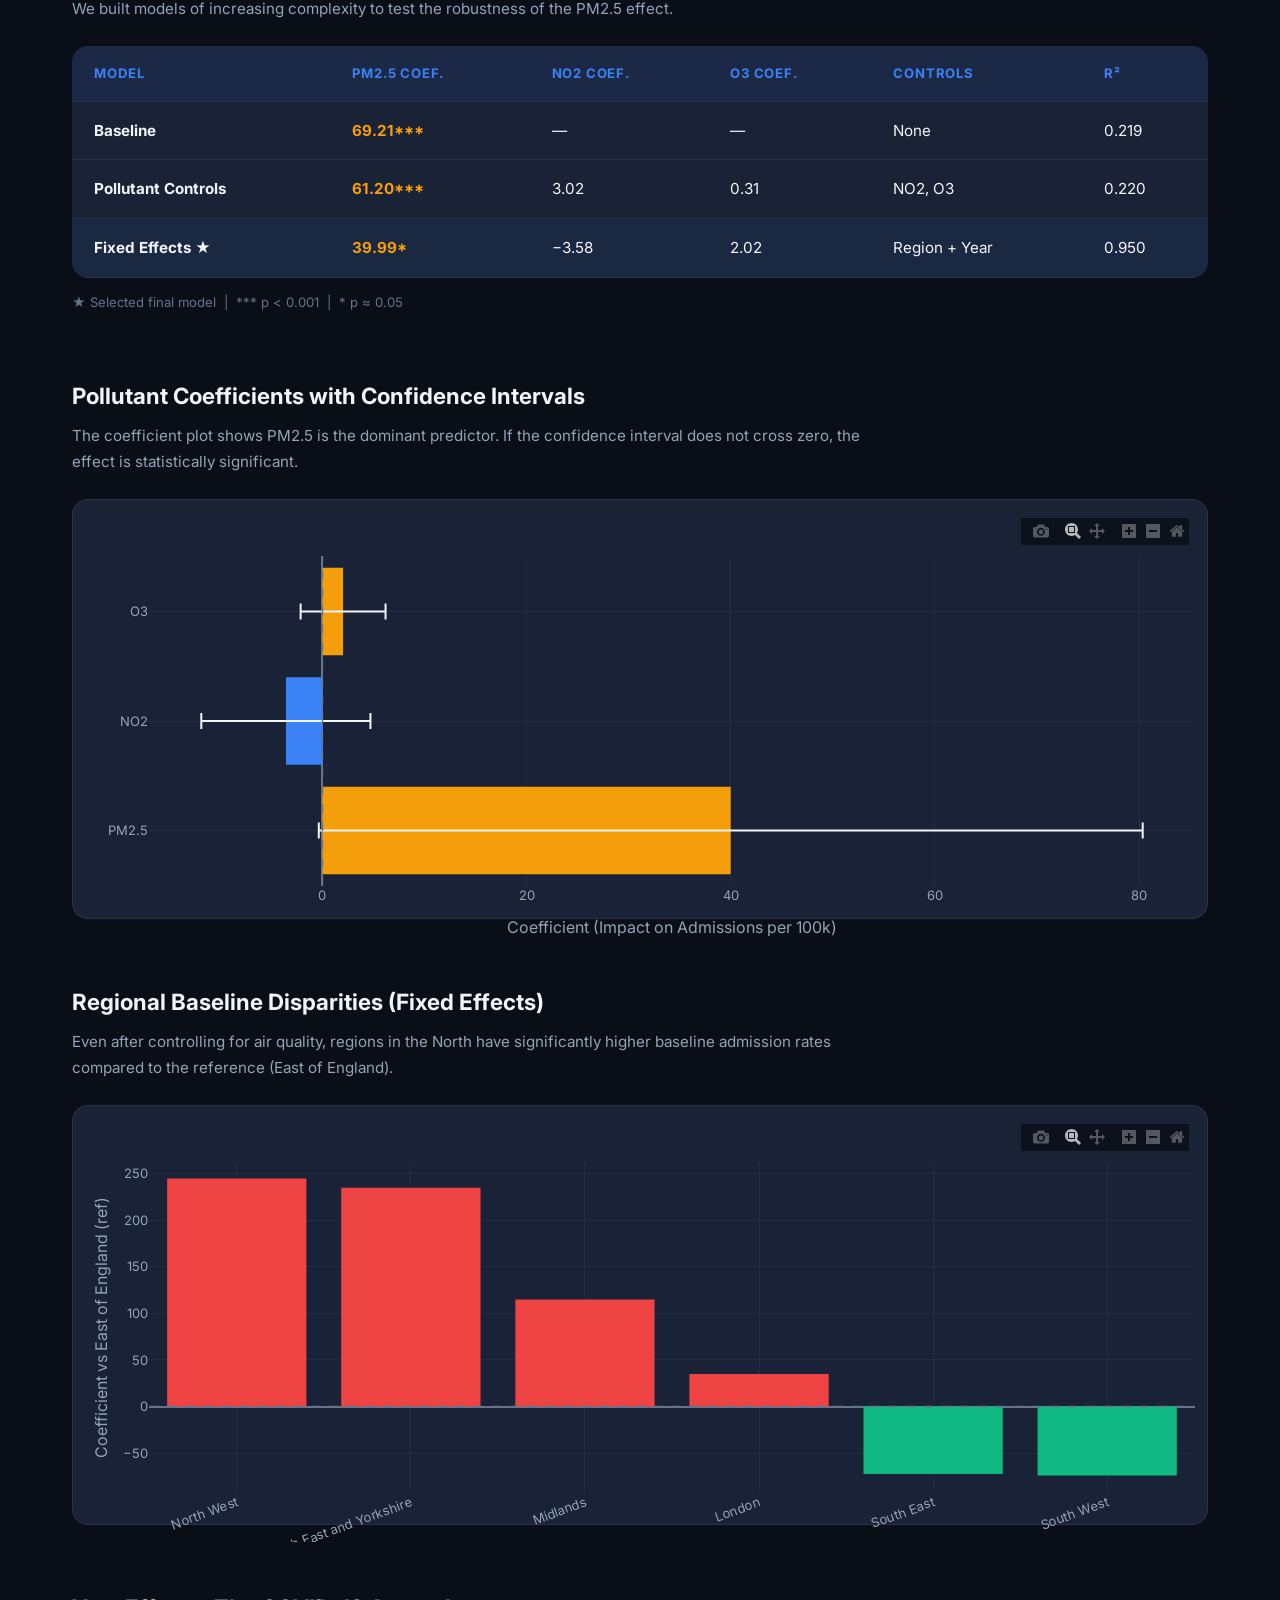
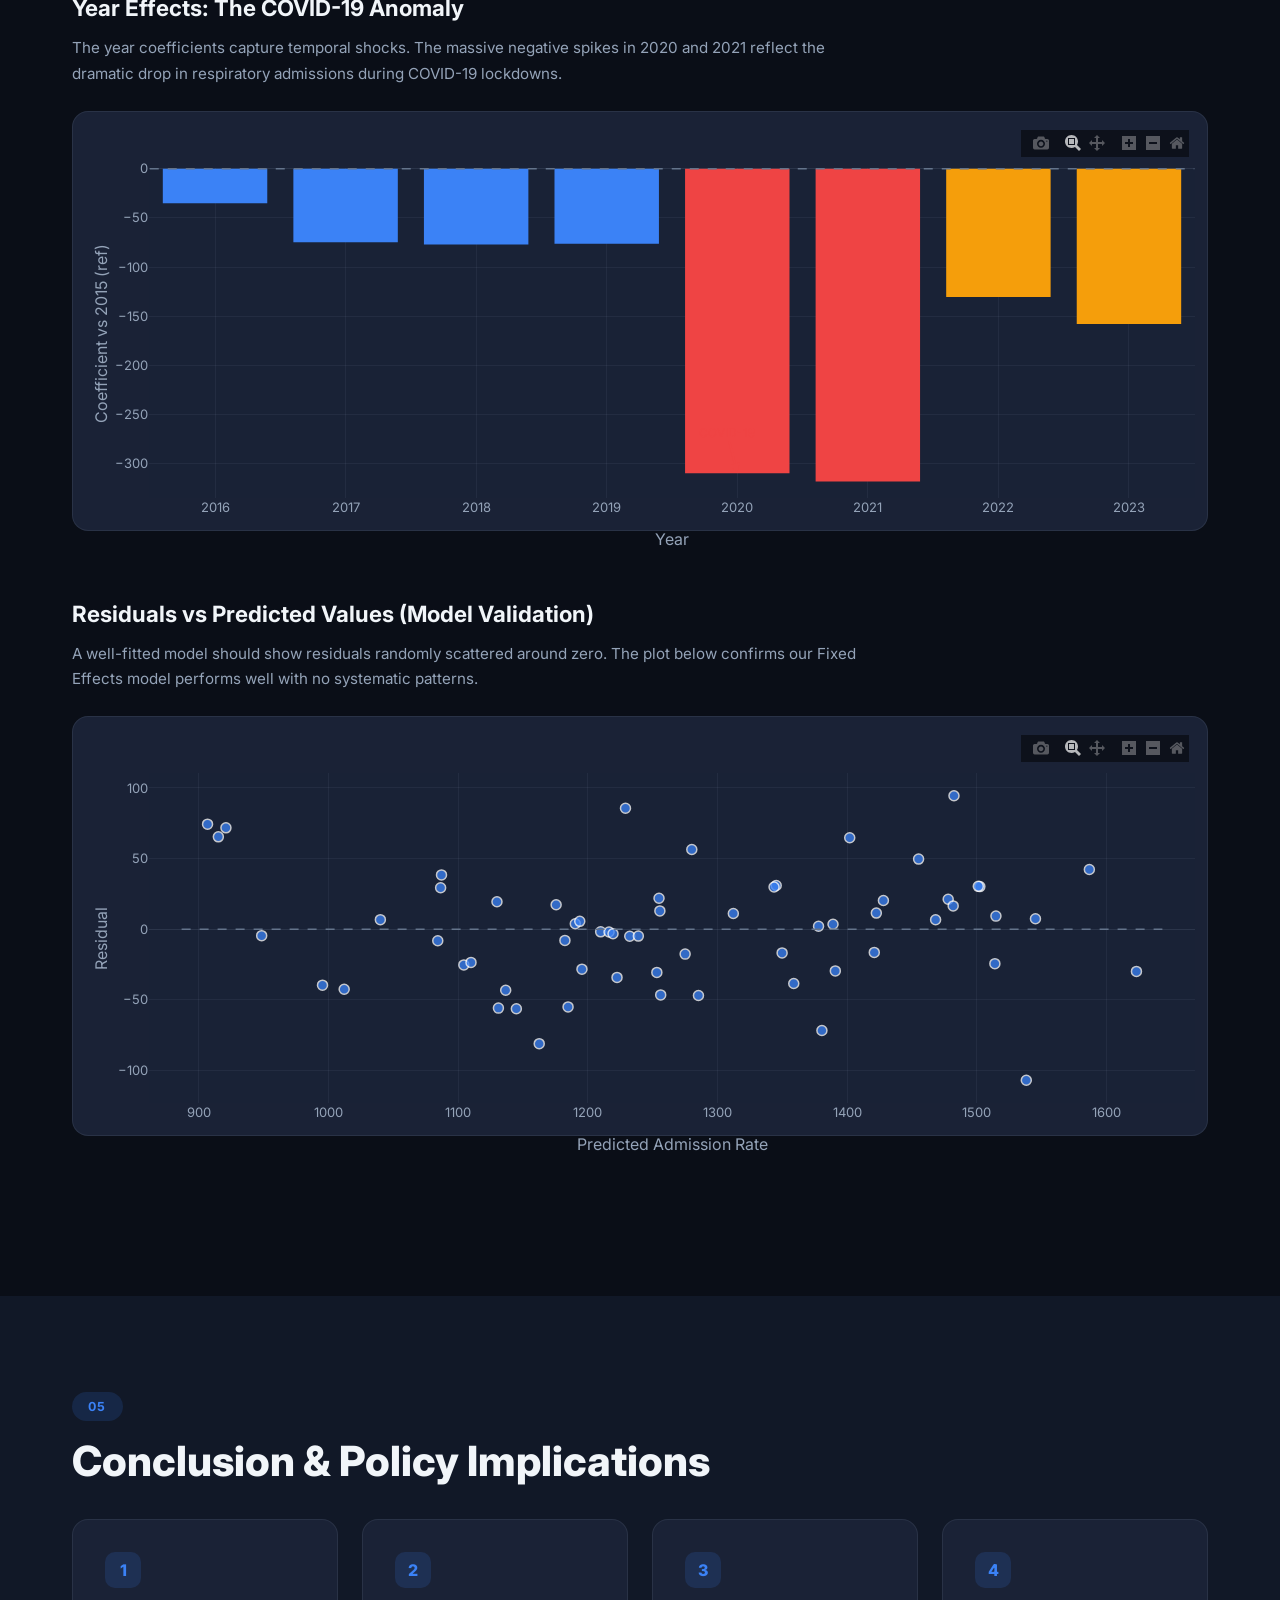
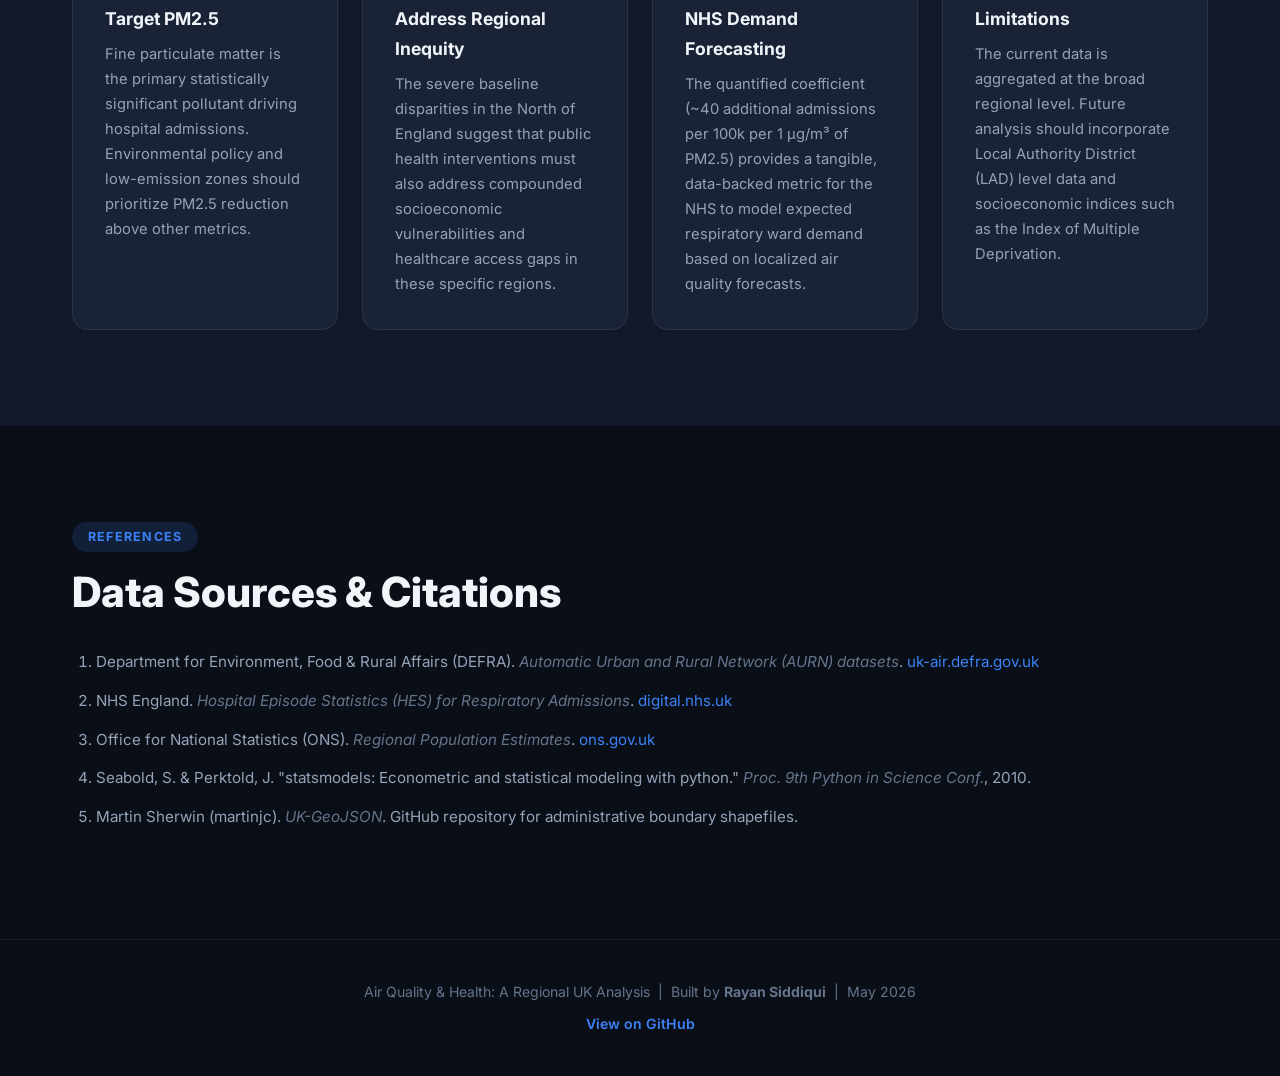
==== commit 1ee280ca: "Update author details to Rayan Siddiqui" ====
--- a/website/index.html
+++ b/website/index.html
@@ -294,7 +294,7 @@
 <!-- ═══════════════════════ FOOTER ═══════════════════════ -->
 <footer id="footer">
     <div class="container">
-        <p>Air Quality &amp; Health: A Regional UK Analysis &nbsp;|&nbsp; Built by <strong>NabAli</strong> &nbsp;|&nbsp; May 2026</p>
+        <p>Air Quality &amp; Health: A Regional UK Analysis &nbsp;|&nbsp; Built by <strong>Rayan Siddiqui</strong> &nbsp;|&nbsp; May 2026</p>
         <p class="footer-links"><a href="https://github.com/Nabeelvolt/Air-Quality-Health-A-Regional-UK-Analysis" target="_blank">View on GitHub</a></p>
     </div>
 </footer>
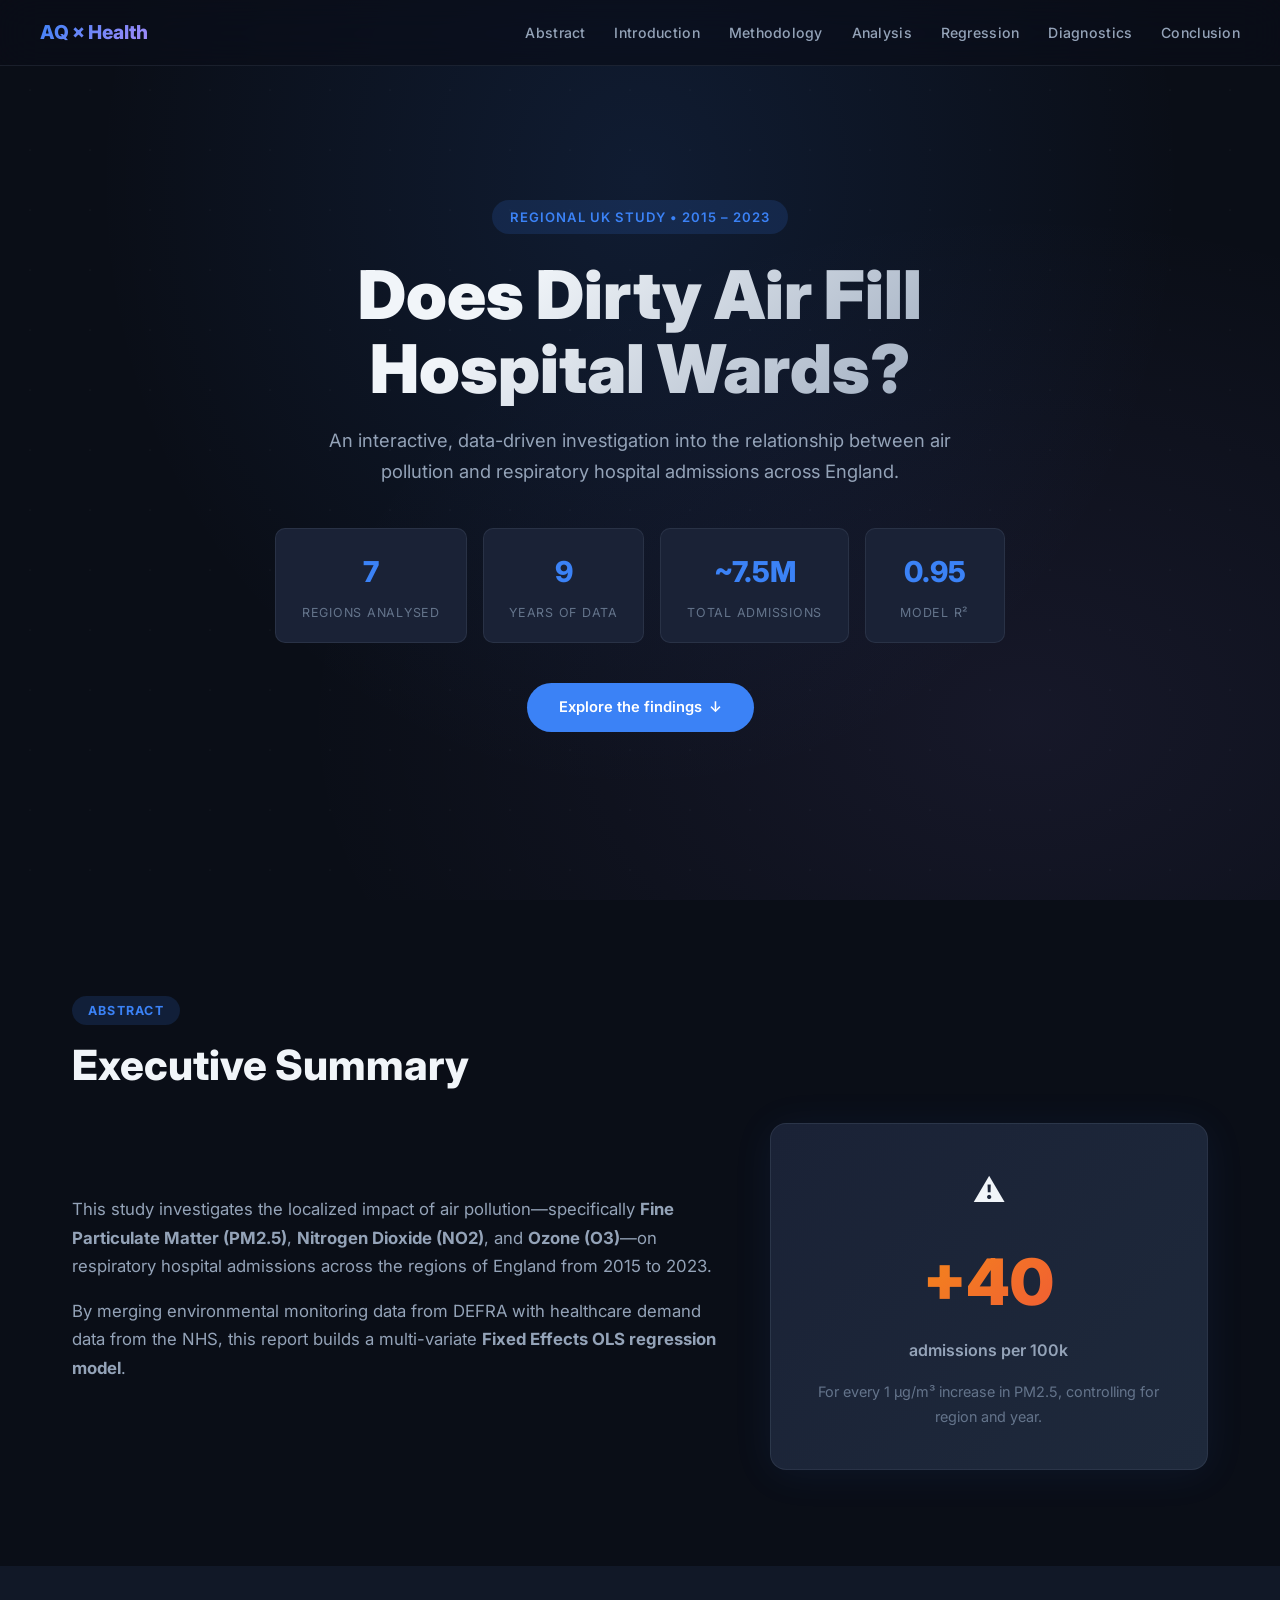
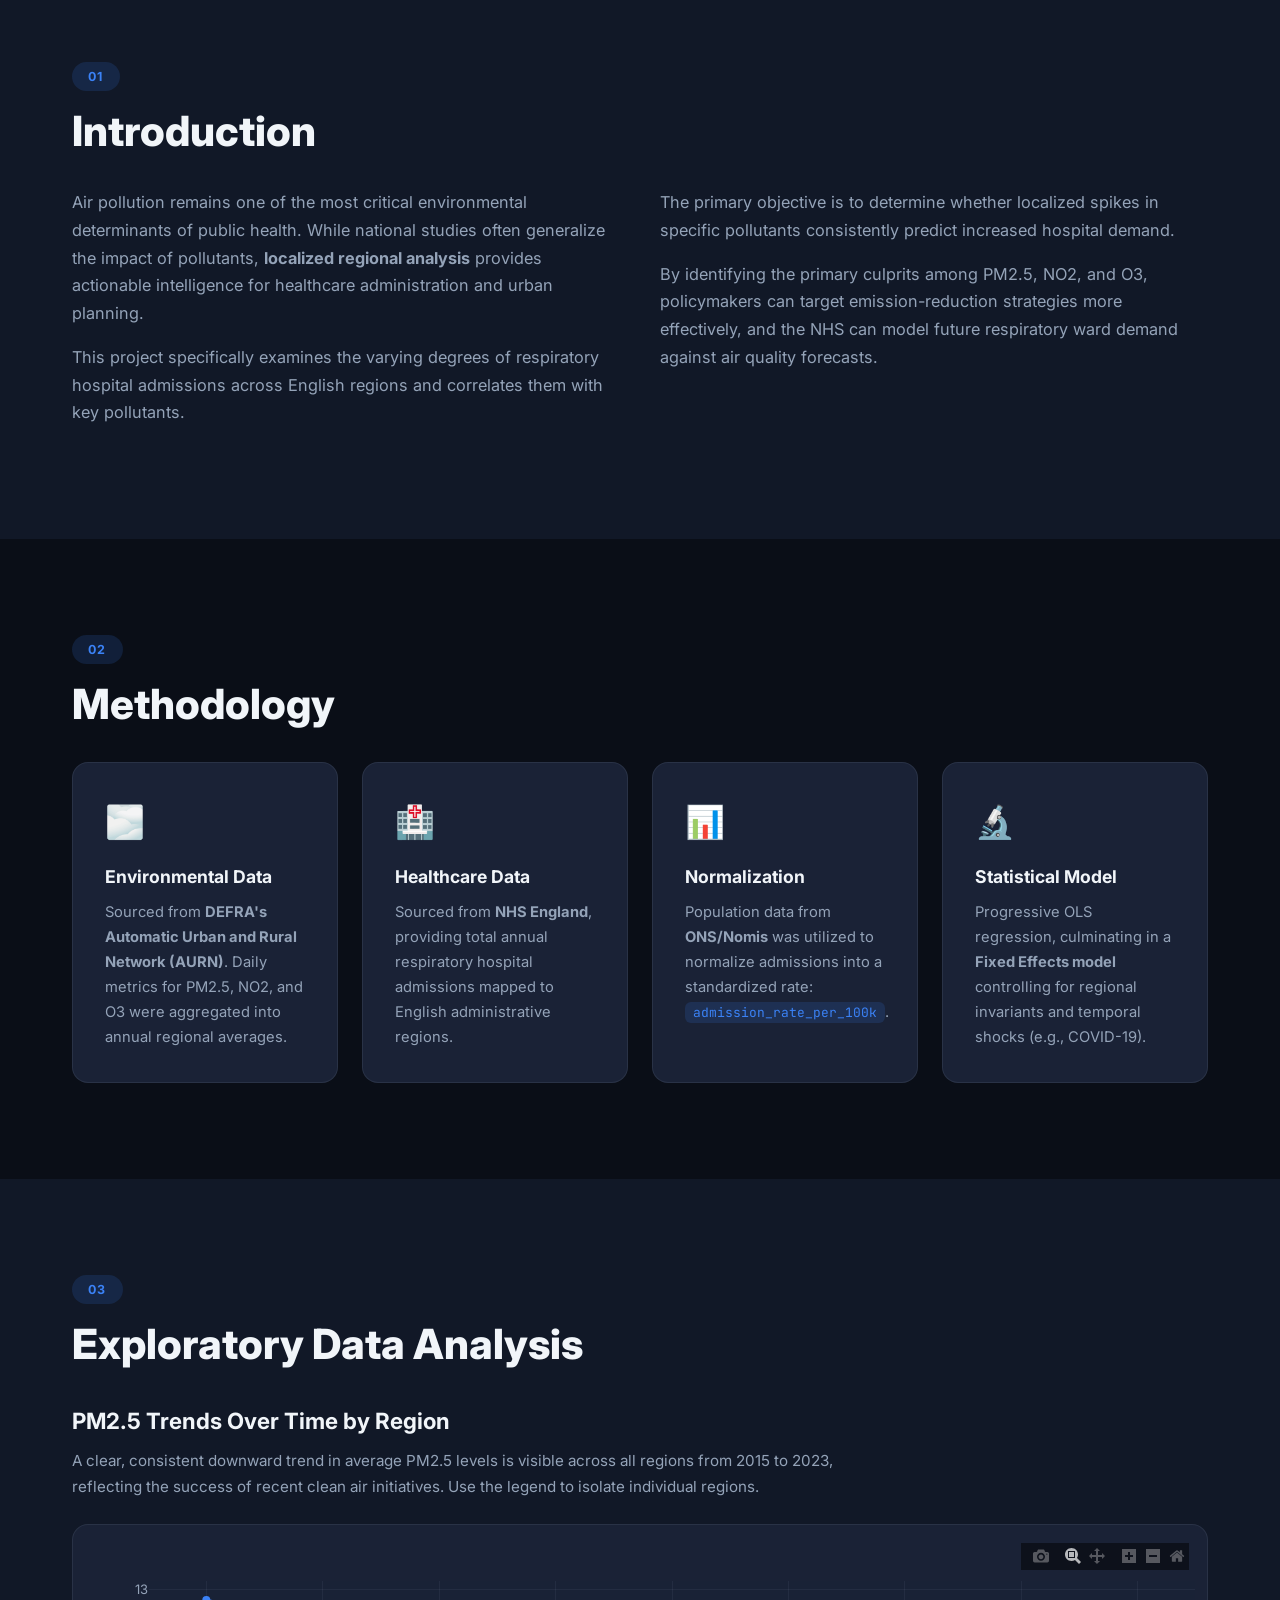
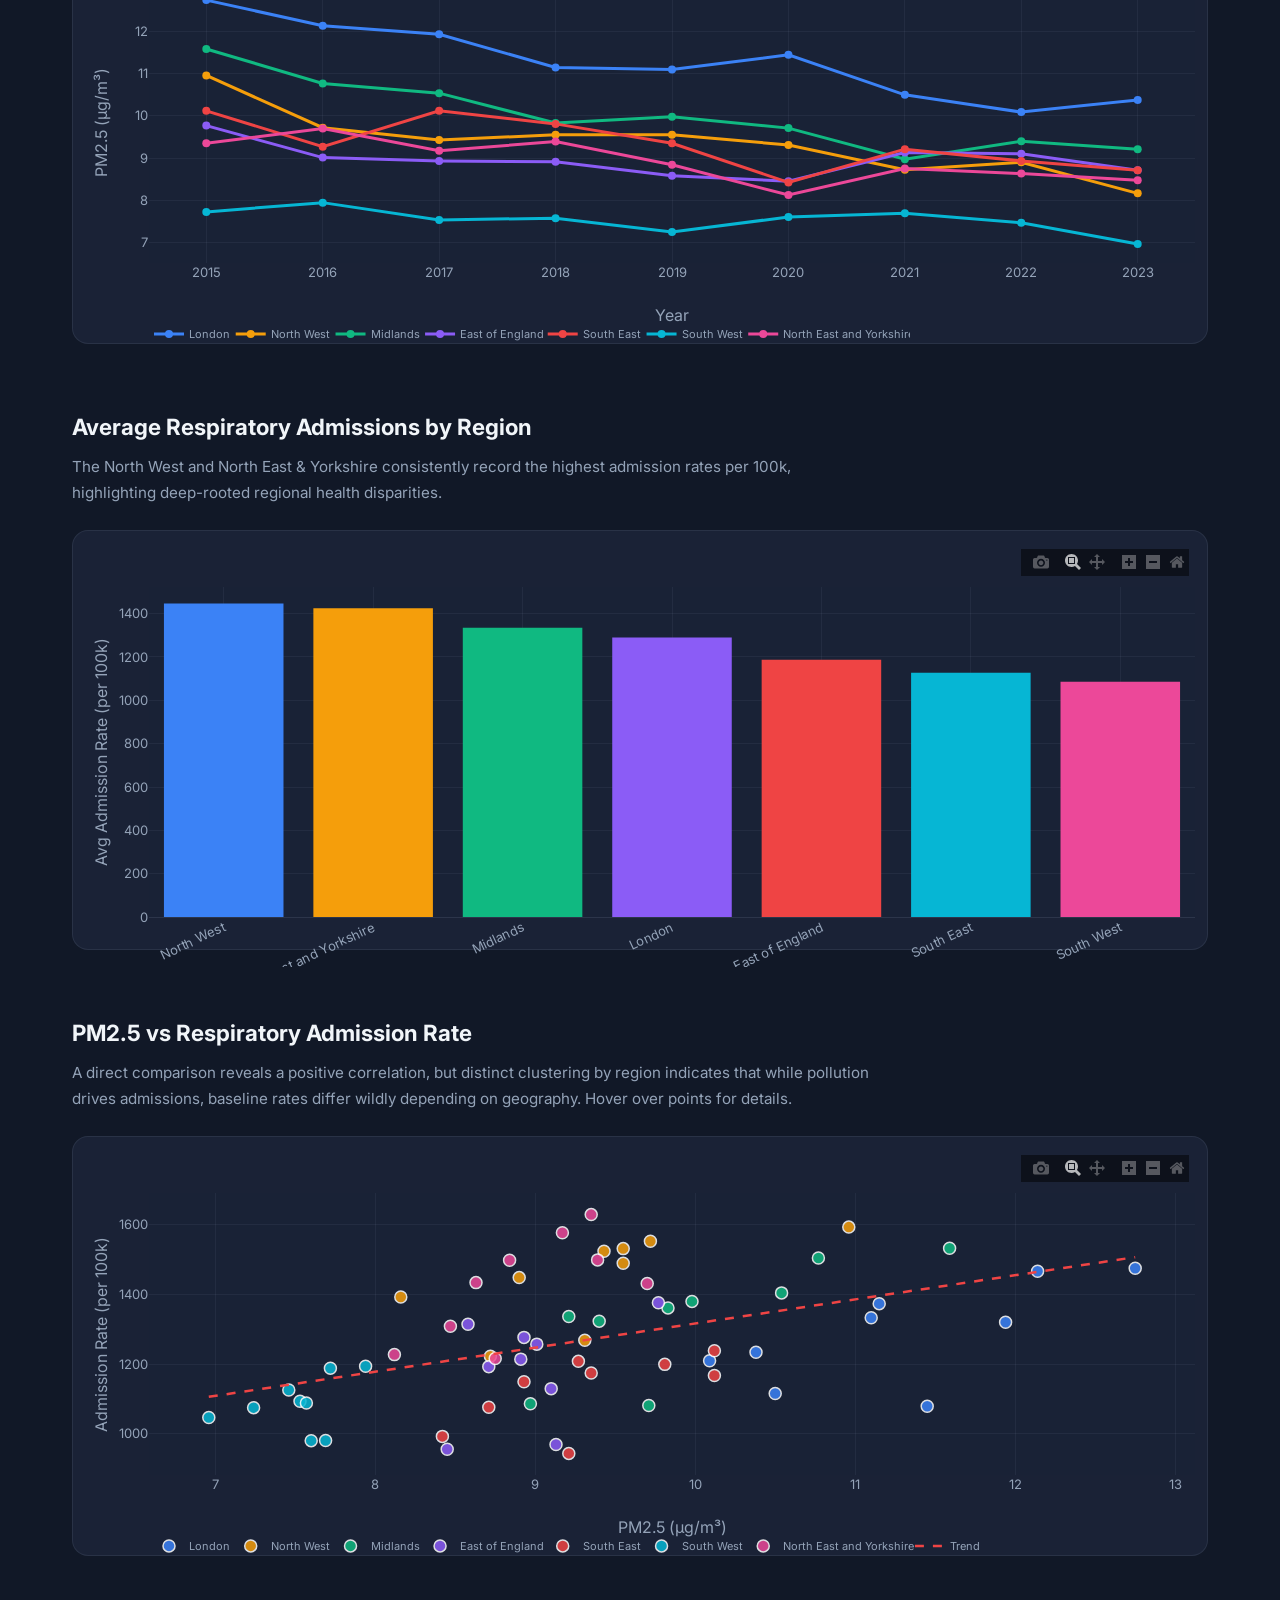
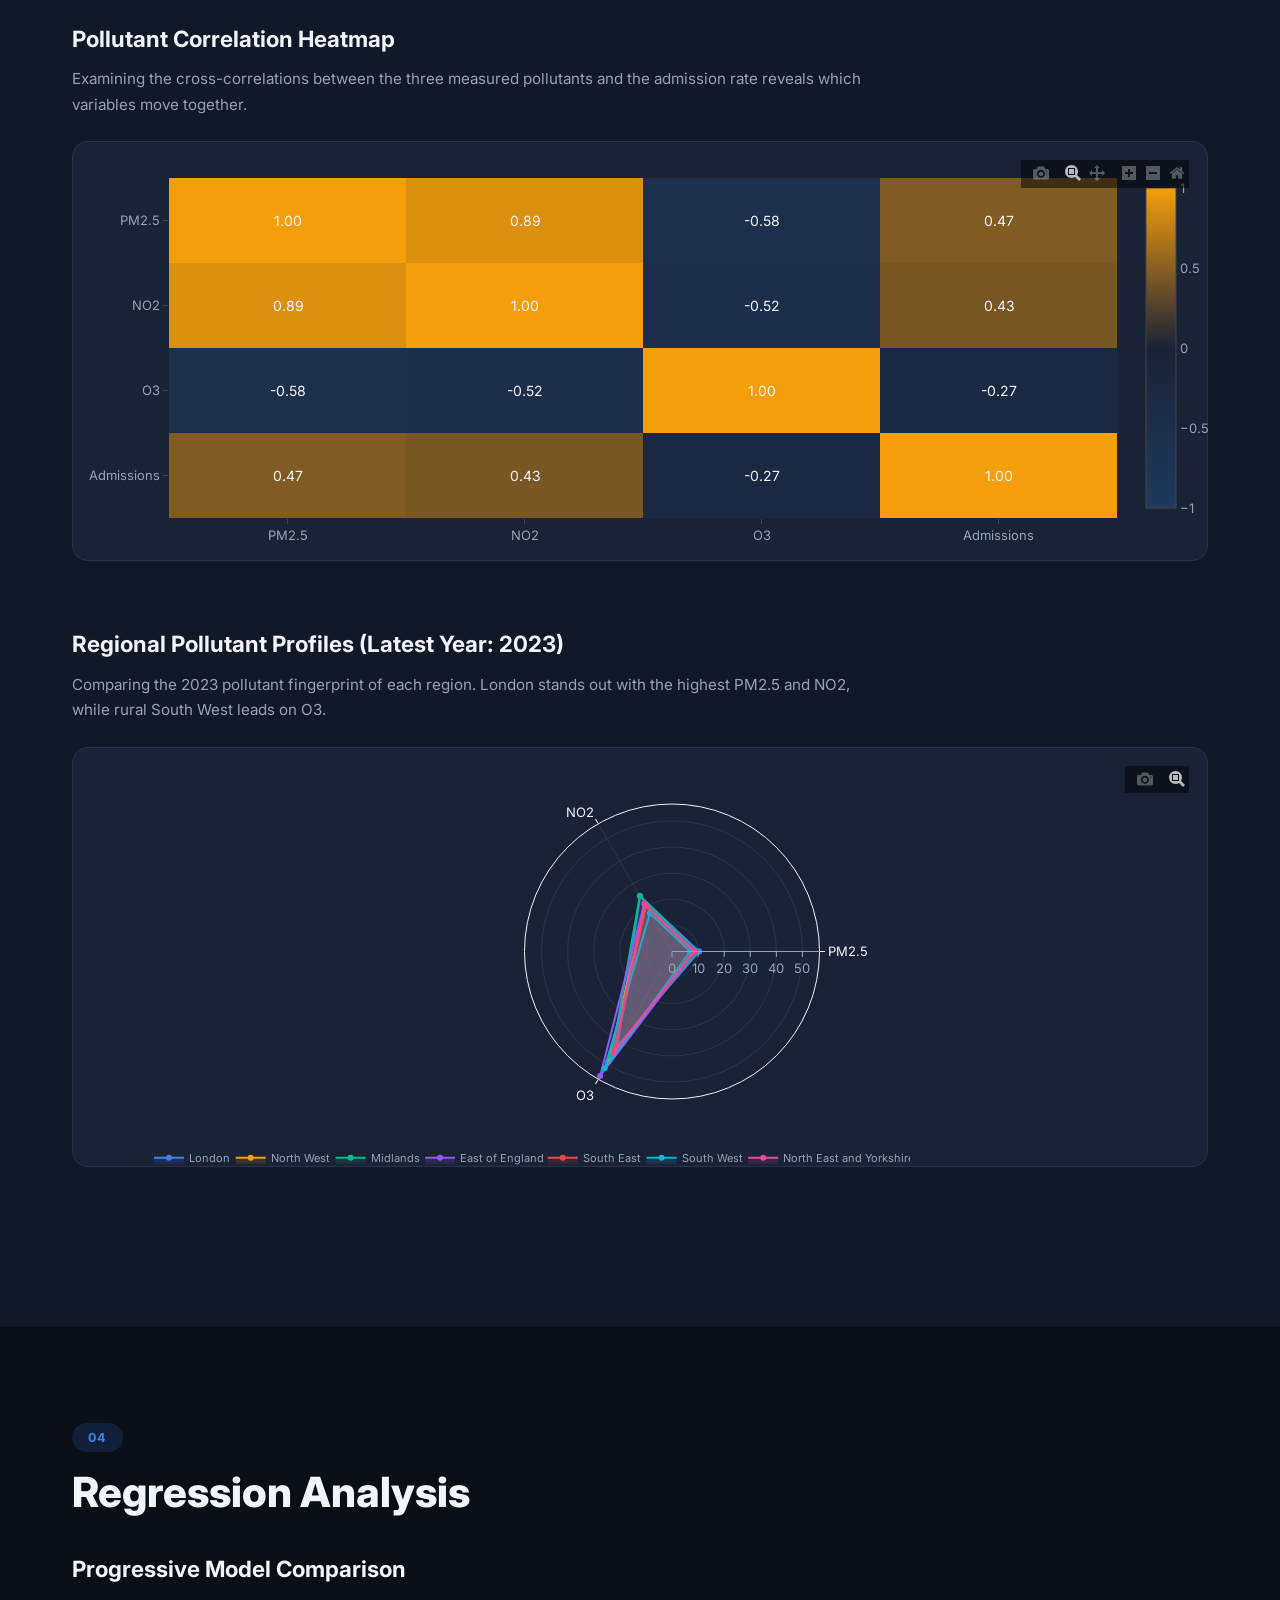
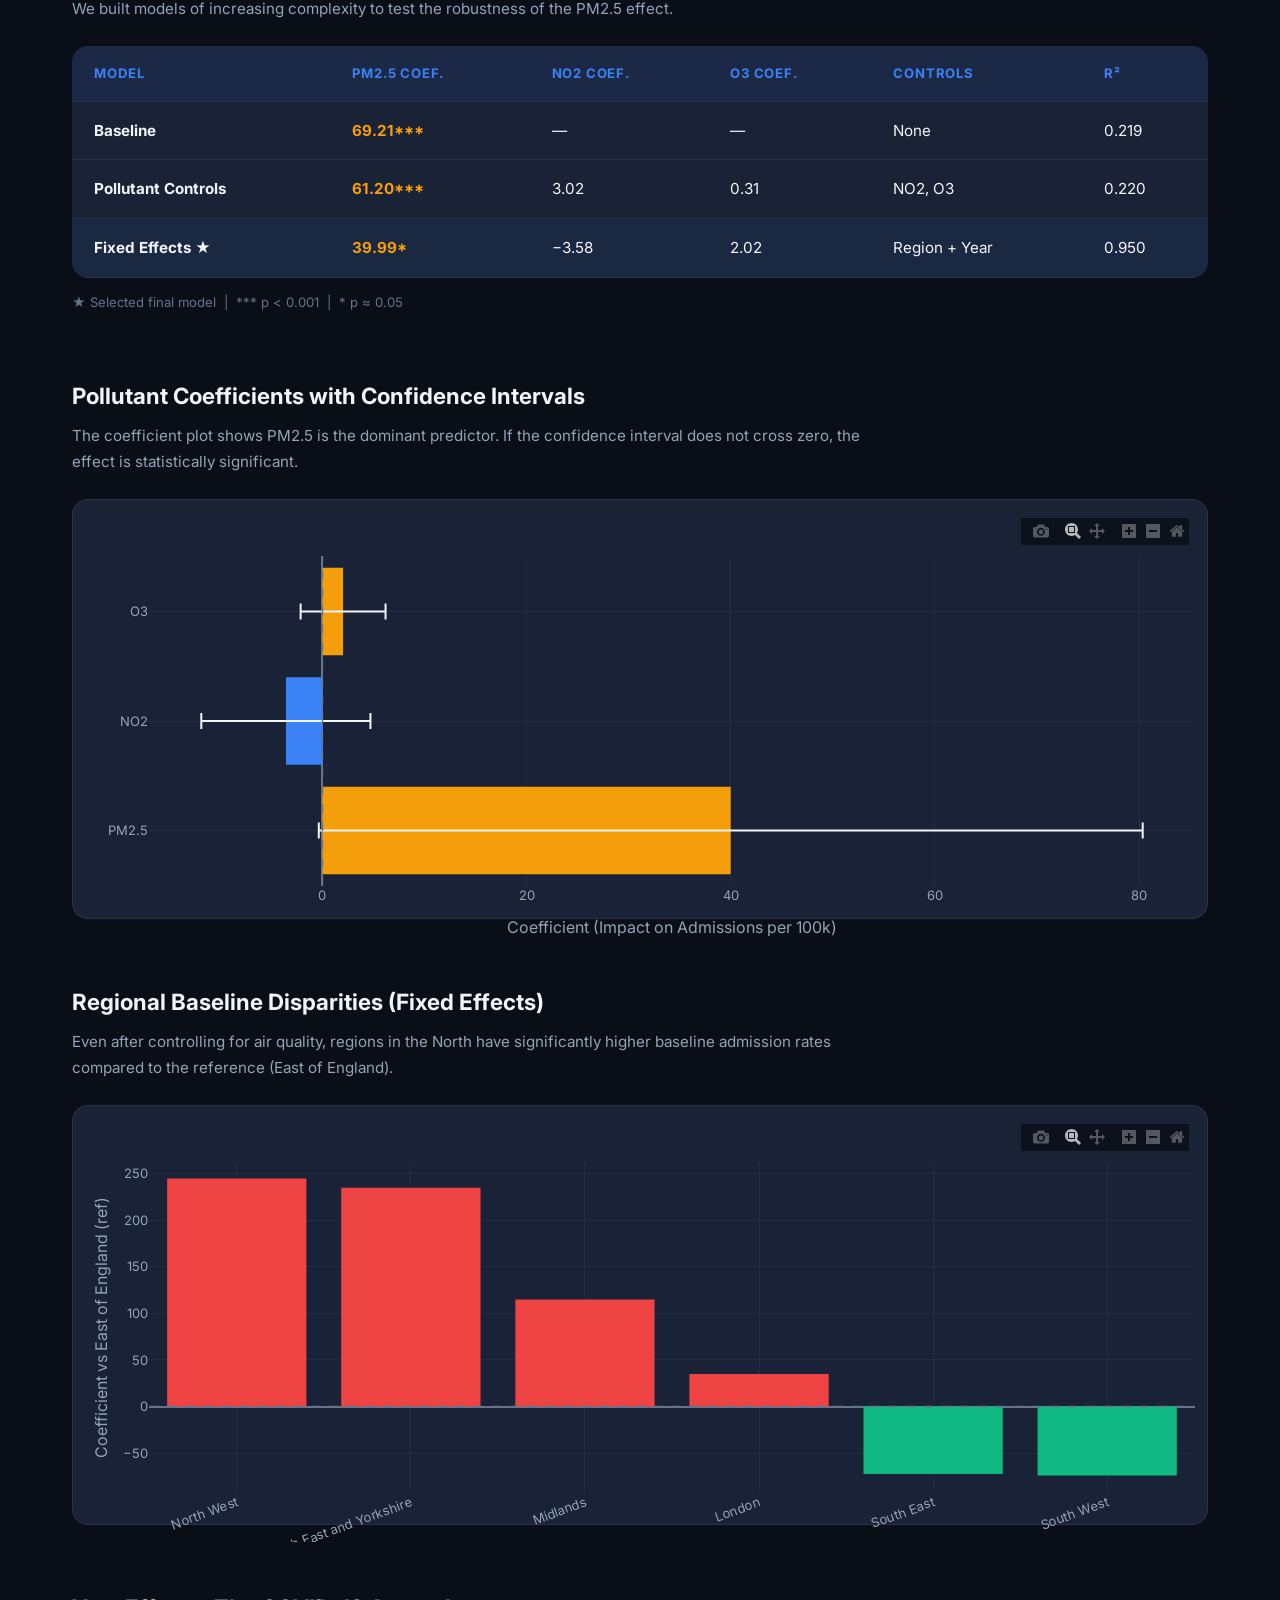
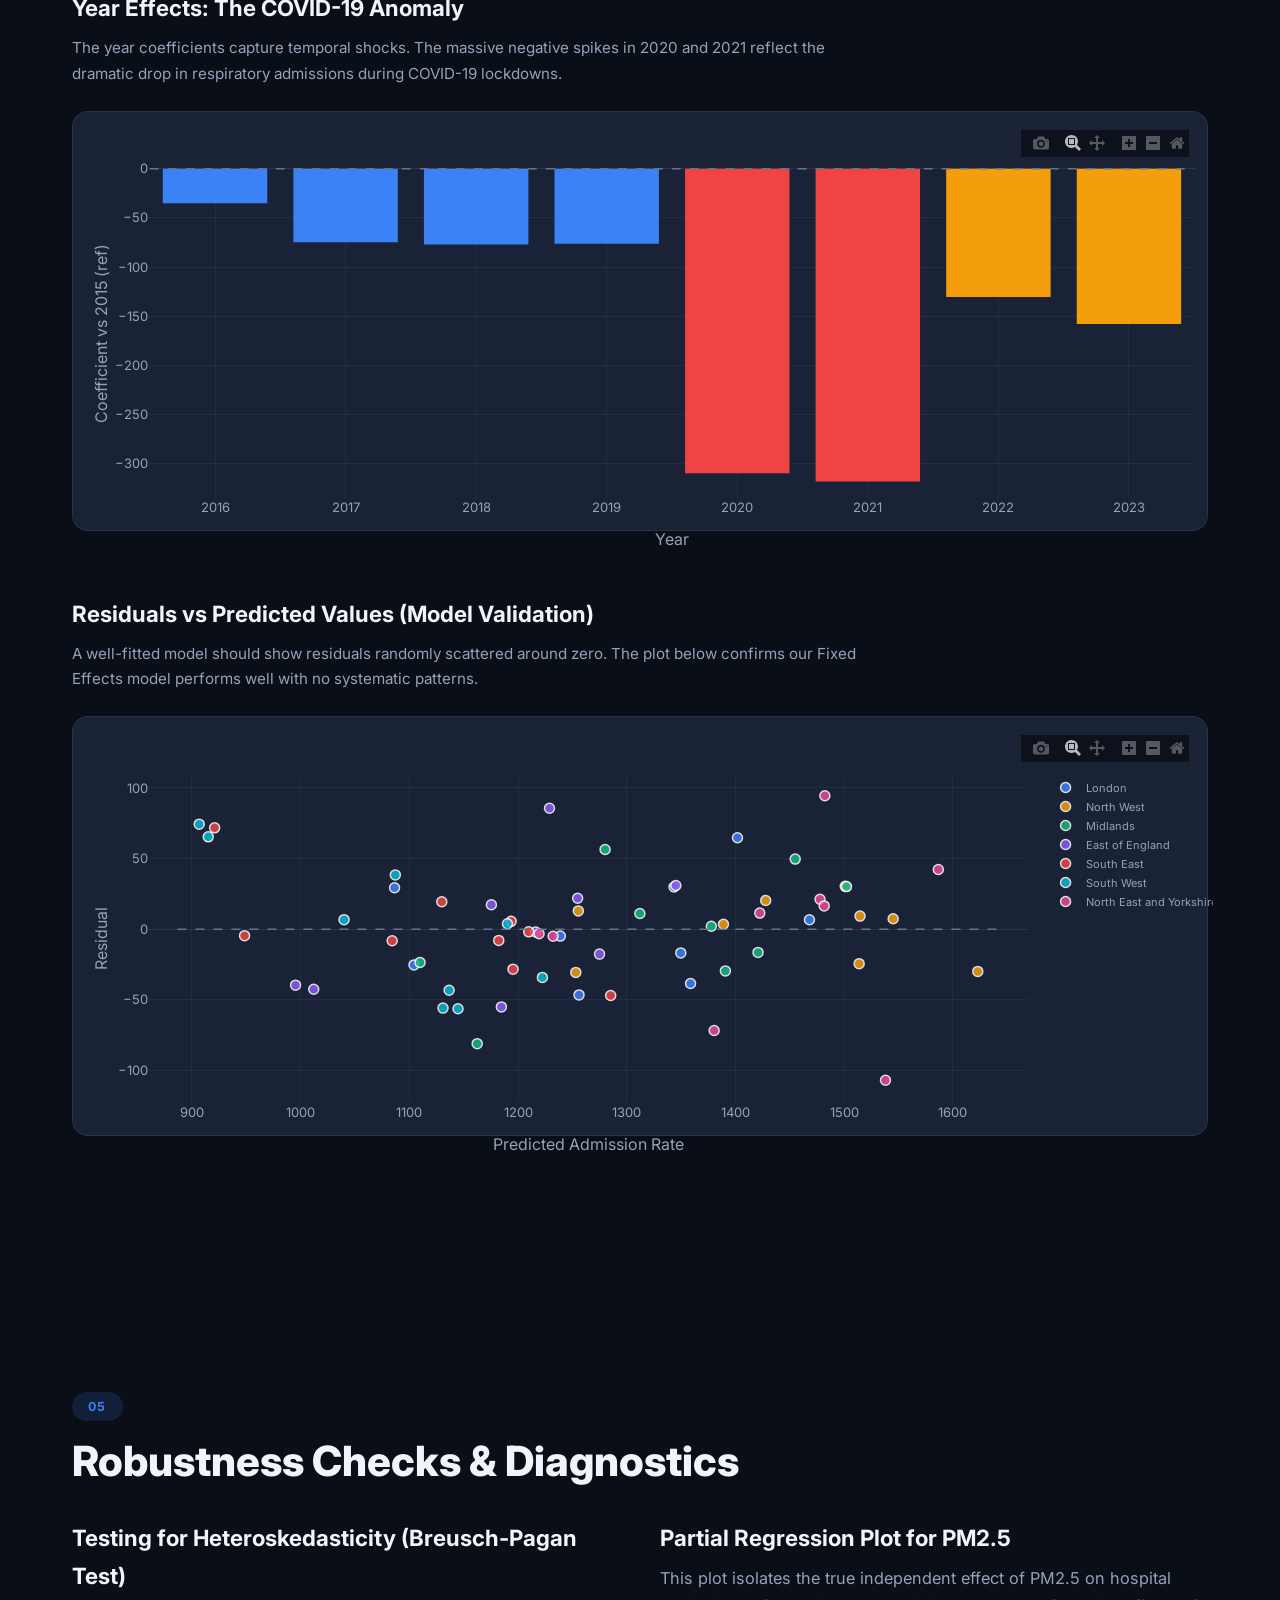
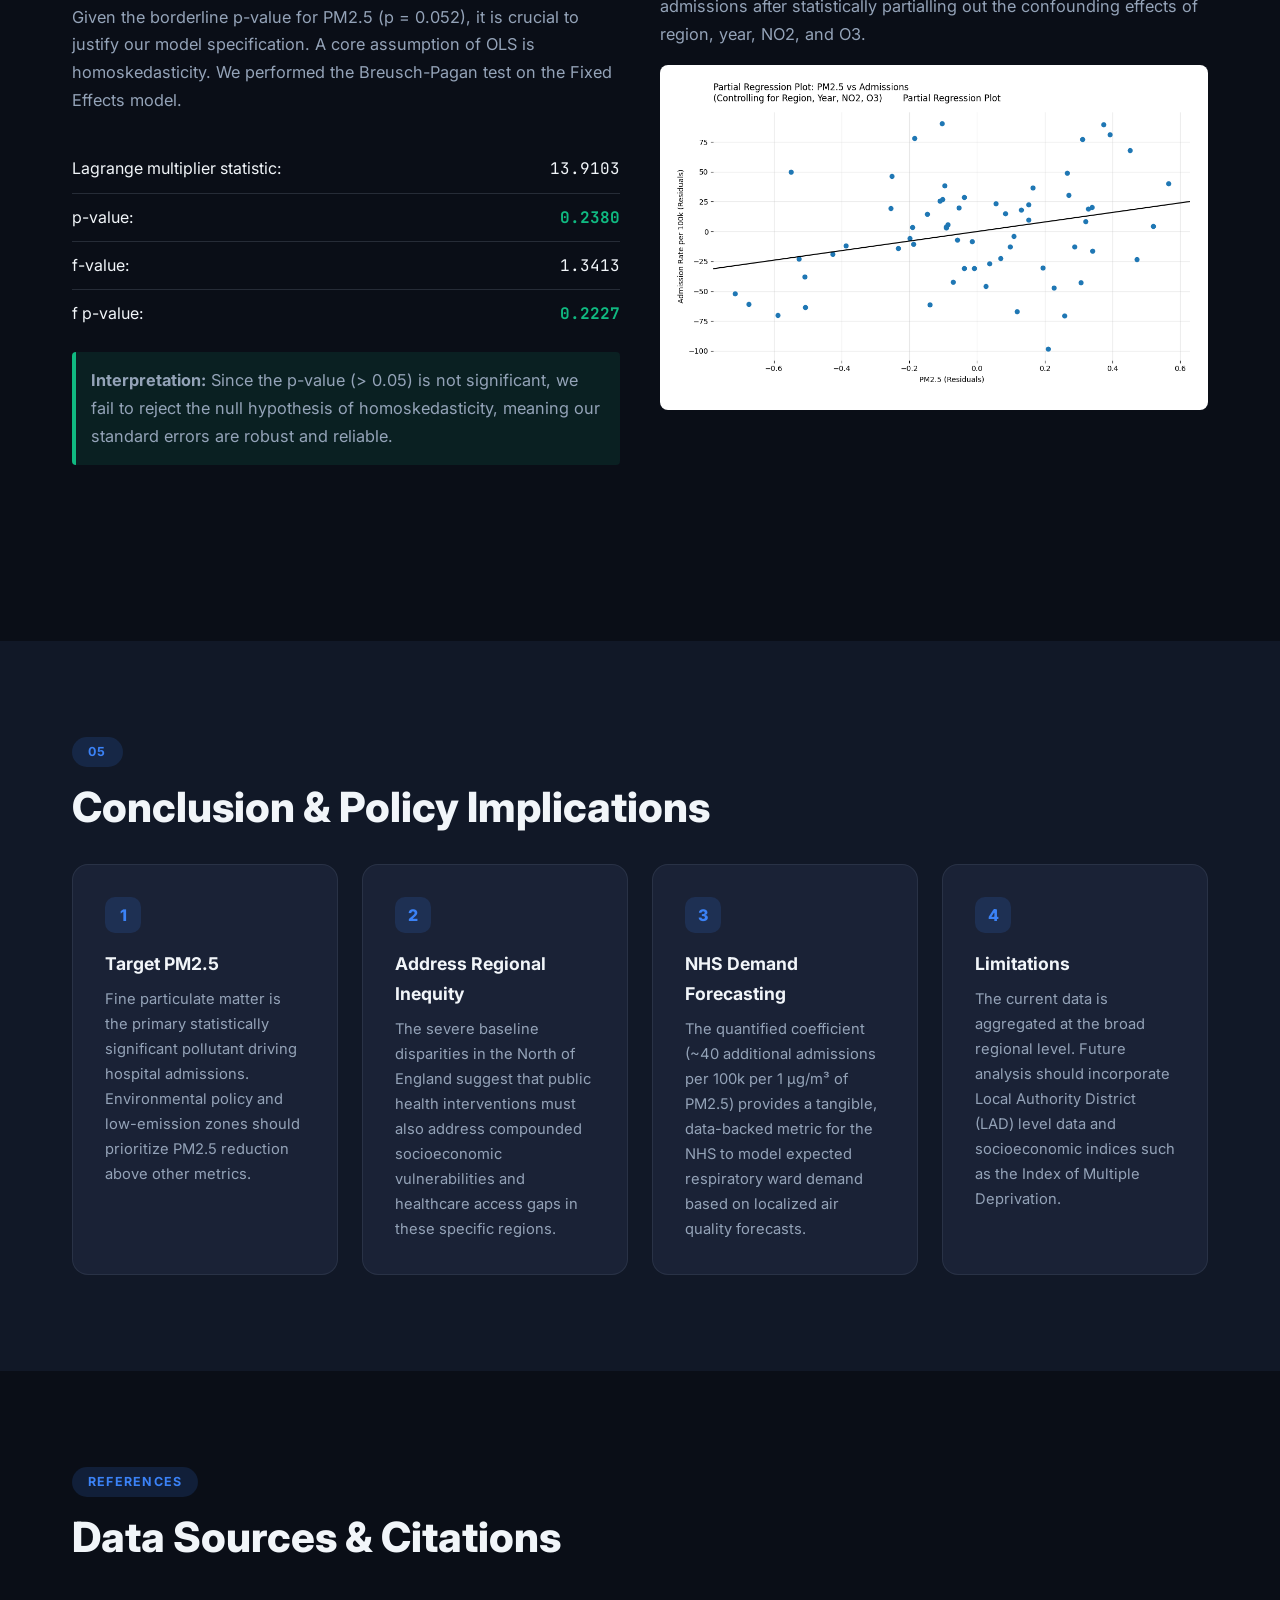
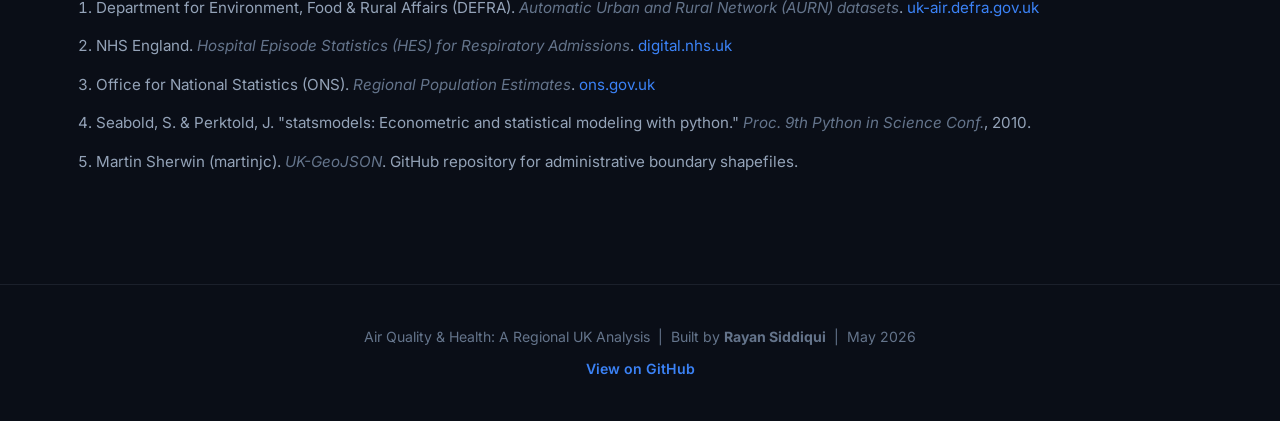
==== commit c1417f5c: "Update interactive website with partial regression and coloured residuals" ====
--- a/website/index.html
+++ b/website/index.html
@@ -23,6 +23,7 @@
             <li><a href="#methodology">Methodology</a></li>
             <li><a href="#eda">Analysis</a></li>
             <li><a href="#regression">Regression</a></li>
+            <li><a href="#diagnostics">Diagnostics</a></li>
             <li><a href="#conclusion">Conclusion</a></li>
         </ul>
     </nav>
@@ -246,6 +247,53 @@
     </div>
 </section>
 
+<!-- ═══════════════════════ DIAGNOSTICS ═══════════════════════ -->
+<section id="diagnostics" class="section">
+    <div class="container">
+        <div class="section-badge">05</div>
+        <h2>Robustness Checks &amp; Diagnostics</h2>
+        <div class="two-col">
+            <div class="chart-block">
+                <h3>Testing for Heteroskedasticity (Breusch-Pagan Test)</h3>
+                <p class="chart-desc">Given the borderline p-value for PM2.5 (p = 0.052), it is crucial to justify our model specification. A core assumption of OLS is homoskedasticity. We performed the Breusch-Pagan test on the Fixed Effects model.</p>
+                <div class="table-wrapper">
+                    <table style="width:100%; border-collapse: collapse; margin-top: 15px;">
+                        <tbody>
+                            <tr style="border-bottom: 1px solid rgba(148,163,184,0.2);">
+                                <td style="padding: 10px 0; color: #f1f5f9;">Lagrange multiplier statistic:</td>
+                                <td style="padding: 10px 0; text-align: right; font-family: 'JetBrains Mono', monospace;">13.9103</td>
+                            </tr>
+                            <tr style="border-bottom: 1px solid rgba(148,163,184,0.2);">
+                                <td style="padding: 10px 0; color: #f1f5f9;">p-value:</td>
+                                <td style="padding: 10px 0; text-align: right; font-family: 'JetBrains Mono', monospace; font-weight: bold; color: #10b981;">0.2380</td>
+                            </tr>
+                            <tr style="border-bottom: 1px solid rgba(148,163,184,0.2);">
+                                <td style="padding: 10px 0; color: #f1f5f9;">f-value:</td>
+                                <td style="padding: 10px 0; text-align: right; font-family: 'JetBrains Mono', monospace;">1.3413</td>
+                            </tr>
+                            <tr>
+                                <td style="padding: 10px 0; color: #f1f5f9;">f p-value:</td>
+                                <td style="padding: 10px 0; text-align: right; font-family: 'JetBrains Mono', monospace; font-weight: bold; color: #10b981;">0.2227</td>
+                            </tr>
+                        </tbody>
+                    </table>
+                </div>
+                <p style="margin-top: 15px; padding: 15px; background: rgba(16, 185, 129, 0.1); border-left: 4px solid #10b981; border-radius: 4px;">
+                    <strong>Interpretation:</strong> Since the p-value (> 0.05) is not significant, we fail to reject the null hypothesis of homoskedasticity, meaning our standard errors are robust and reliable.
+                </p>
+            </div>
+
+            <div class="chart-block">
+                <h3>Partial Regression Plot for PM2.5</h3>
+                <p class="chart-desc">This plot isolates the true independent effect of PM2.5 on hospital admissions after statistically partialling out the confounding effects of region, year, NO2, and O3.</p>
+                <div style="background: white; padding: 10px; border-radius: 8px; margin-top: 15px; text-align: center;">
+                    <img src="images/partial_regression.png" alt="Partial Regression Plot for PM2.5" style="max-width: 100%; height: auto; border-radius: 4px;">
+                </div>
+            </div>
+        </div>
+    </div>
+</section>
+
 <!-- ═══════════════════════ CONCLUSION ═══════════════════════ -->
 <section id="conclusion" class="section section-dark">
     <div class="container">
@@ -295,7 +343,7 @@
 <footer id="footer">
     <div class="container">
         <p>Air Quality &amp; Health: A Regional UK Analysis &nbsp;|&nbsp; Built by <strong>Rayan Siddiqui</strong> &nbsp;|&nbsp; May 2026</p>
-        <p class="footer-links"><a href="https://github.com/Nabeelvolt/Air-Quality-Health-A-Regional-UK-Analysis" target="_blank">View on GitHub</a></p>
+        <p class="footer-links"><a href="https://github.com/Mo-Rayan-Siddiqui/Air-Quality-Health-A-Regional-UK-Analysis" target="_blank">View on GitHub</a></p>
     </div>
 </footer>
 
--- a/website/styles.css
+++ b/website/styles.css
@@ -235,3 +235,5 @@
     to { opacity: 1; transform: translateY(0); }
 }
 .section { animation: fadeInUp 0.6s ease-out; }
+/* trigger deploy */
+/* trigger deploy 2 */
